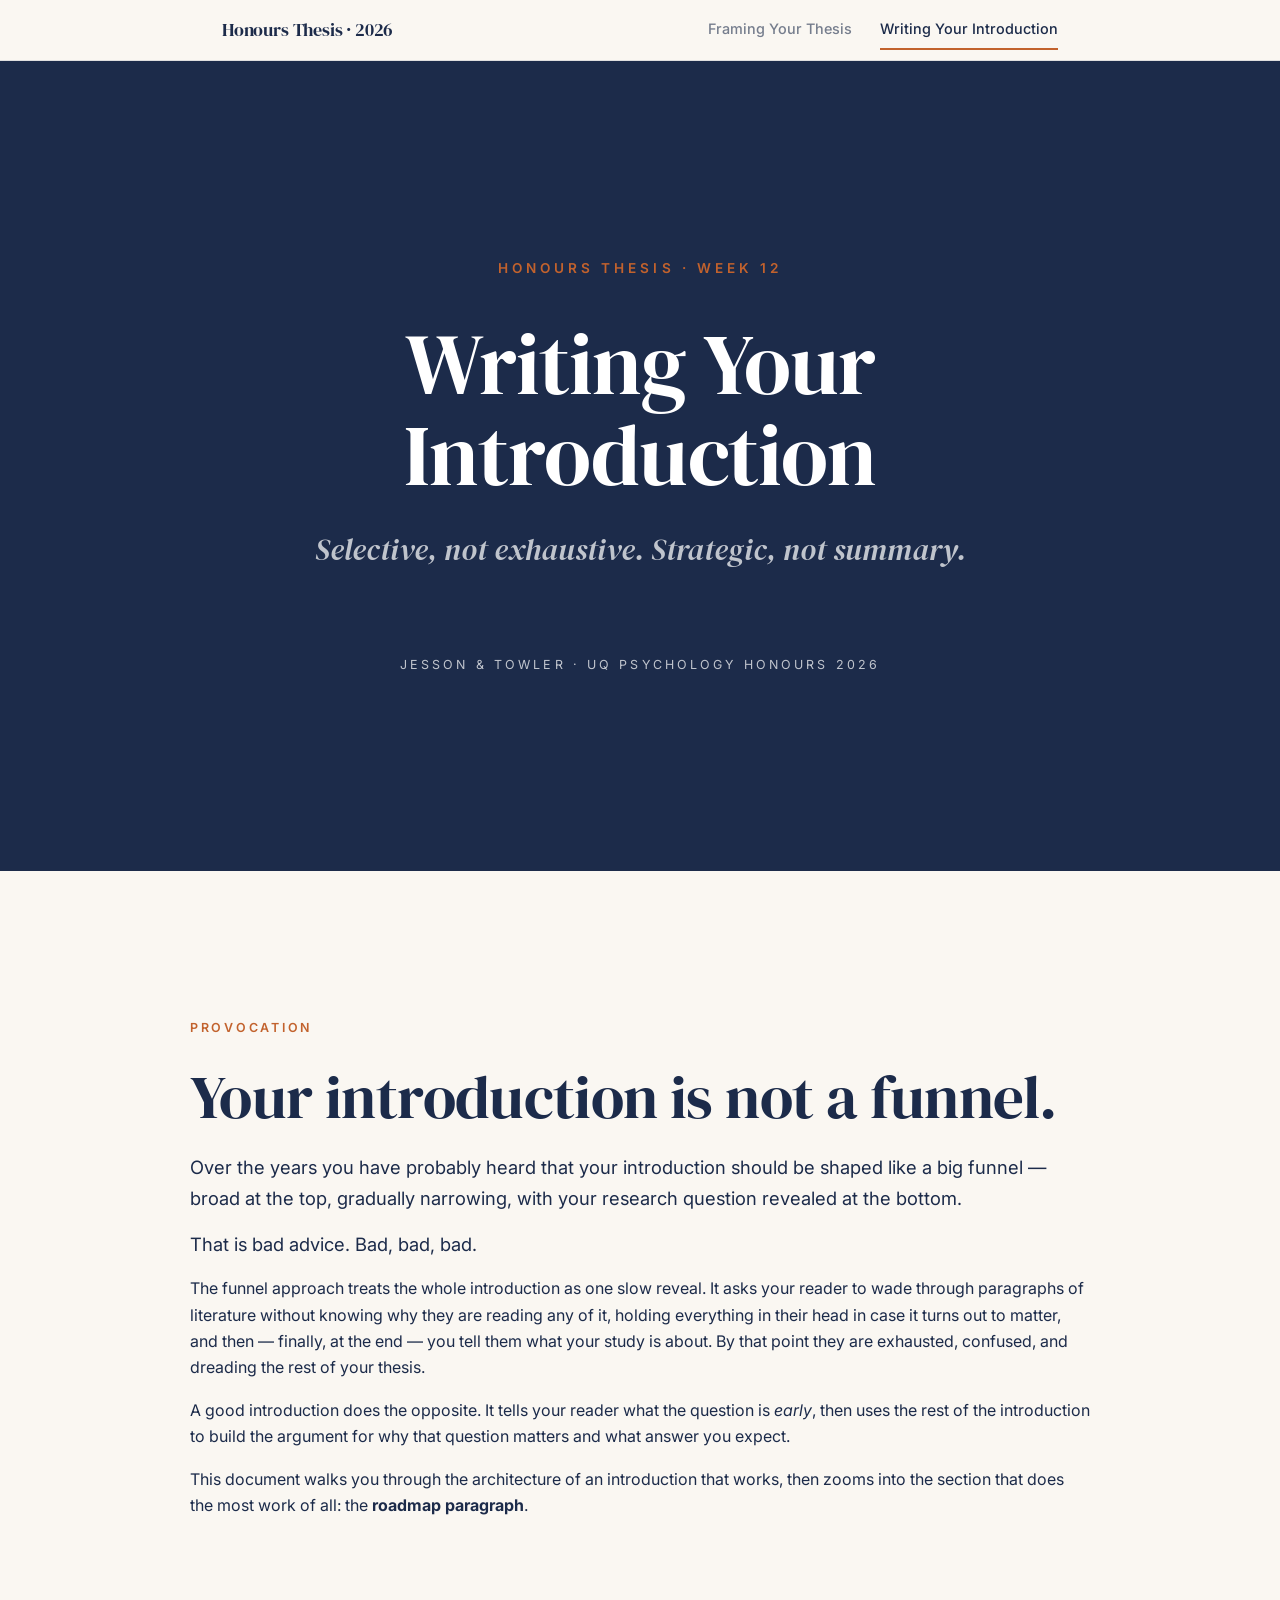
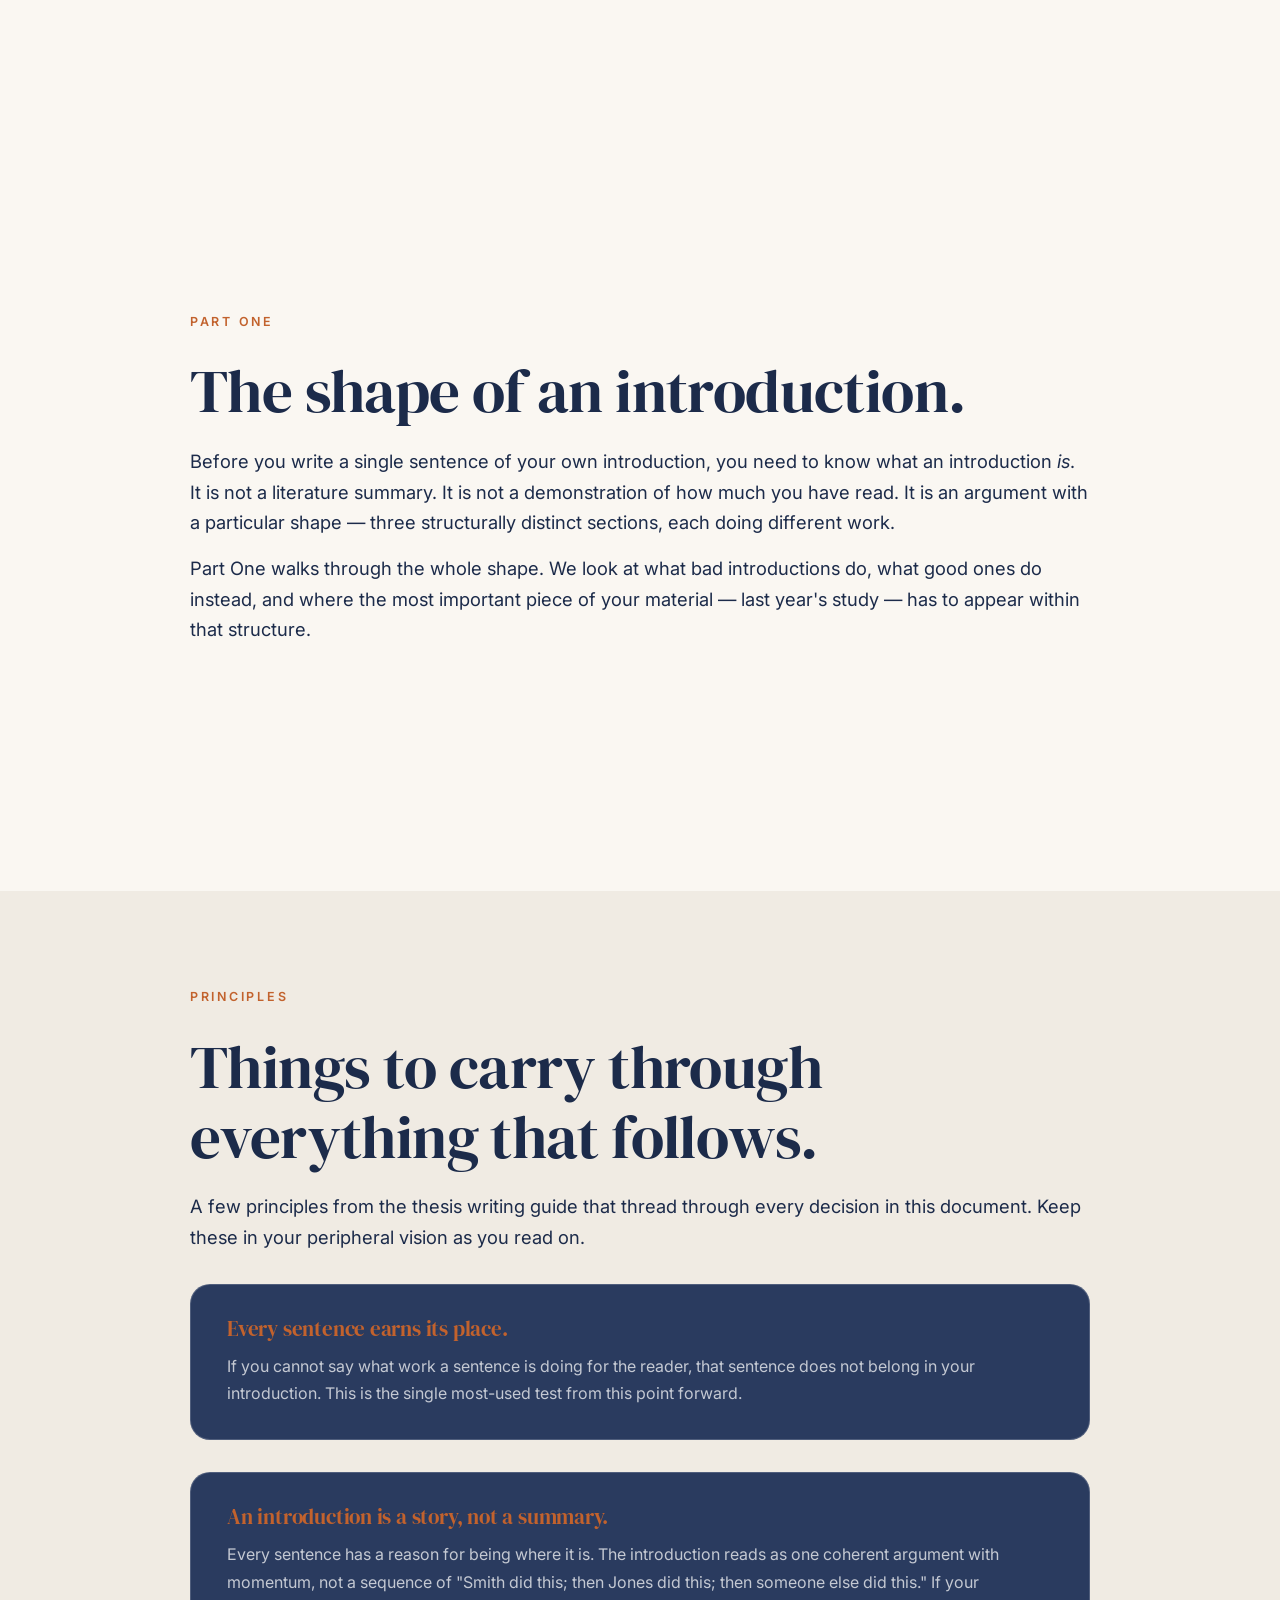
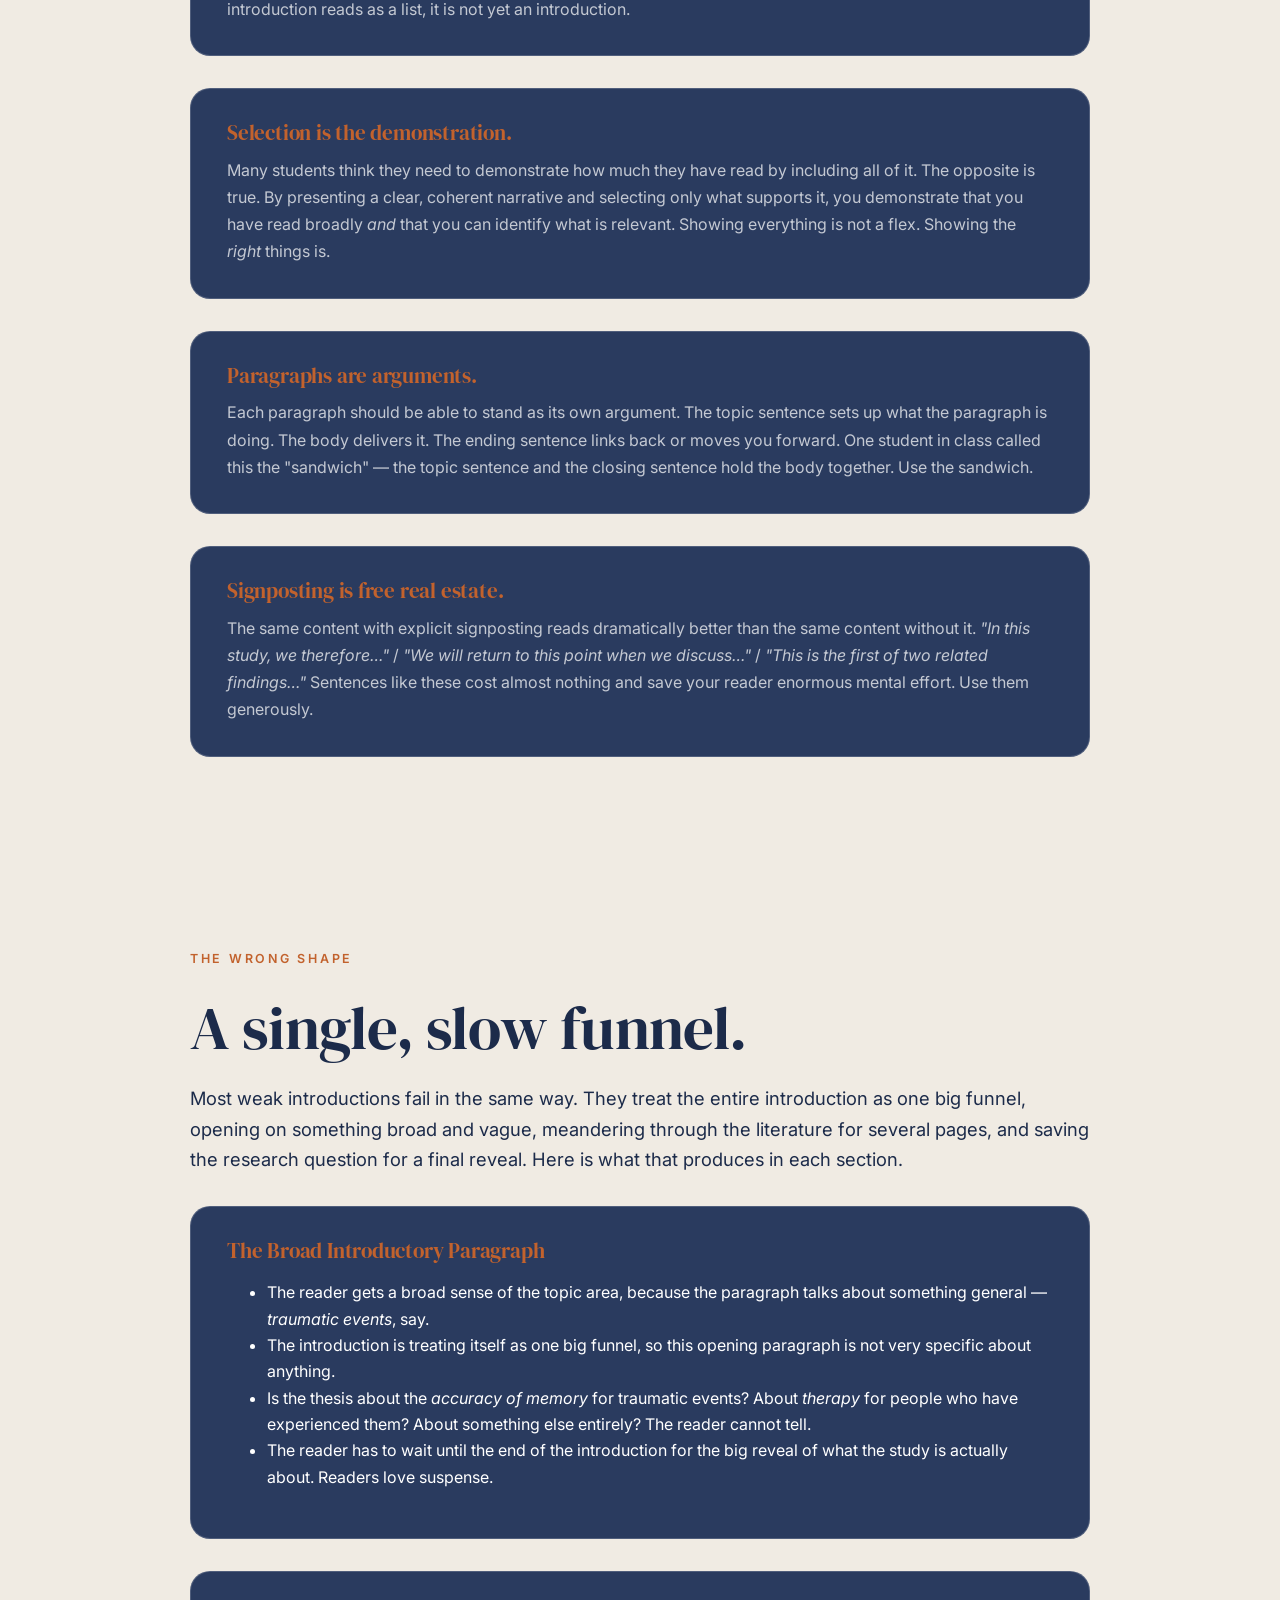
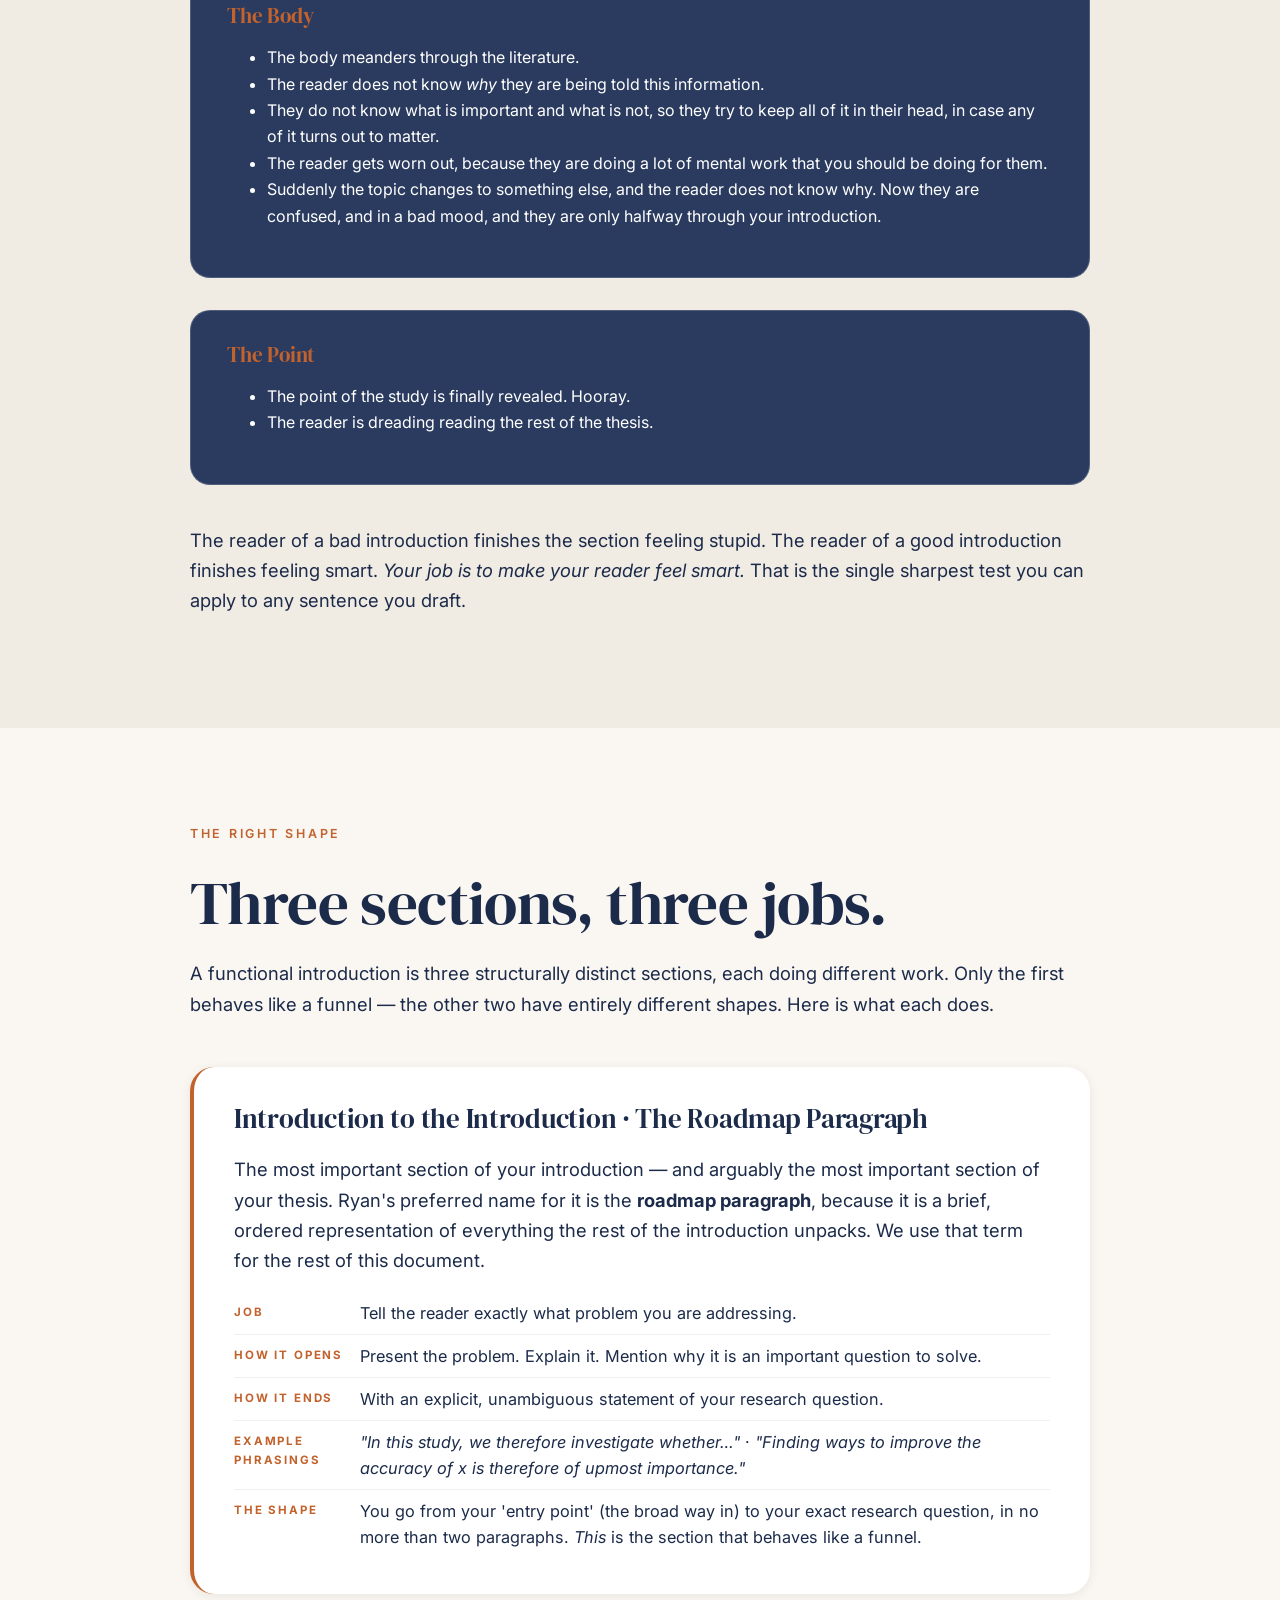
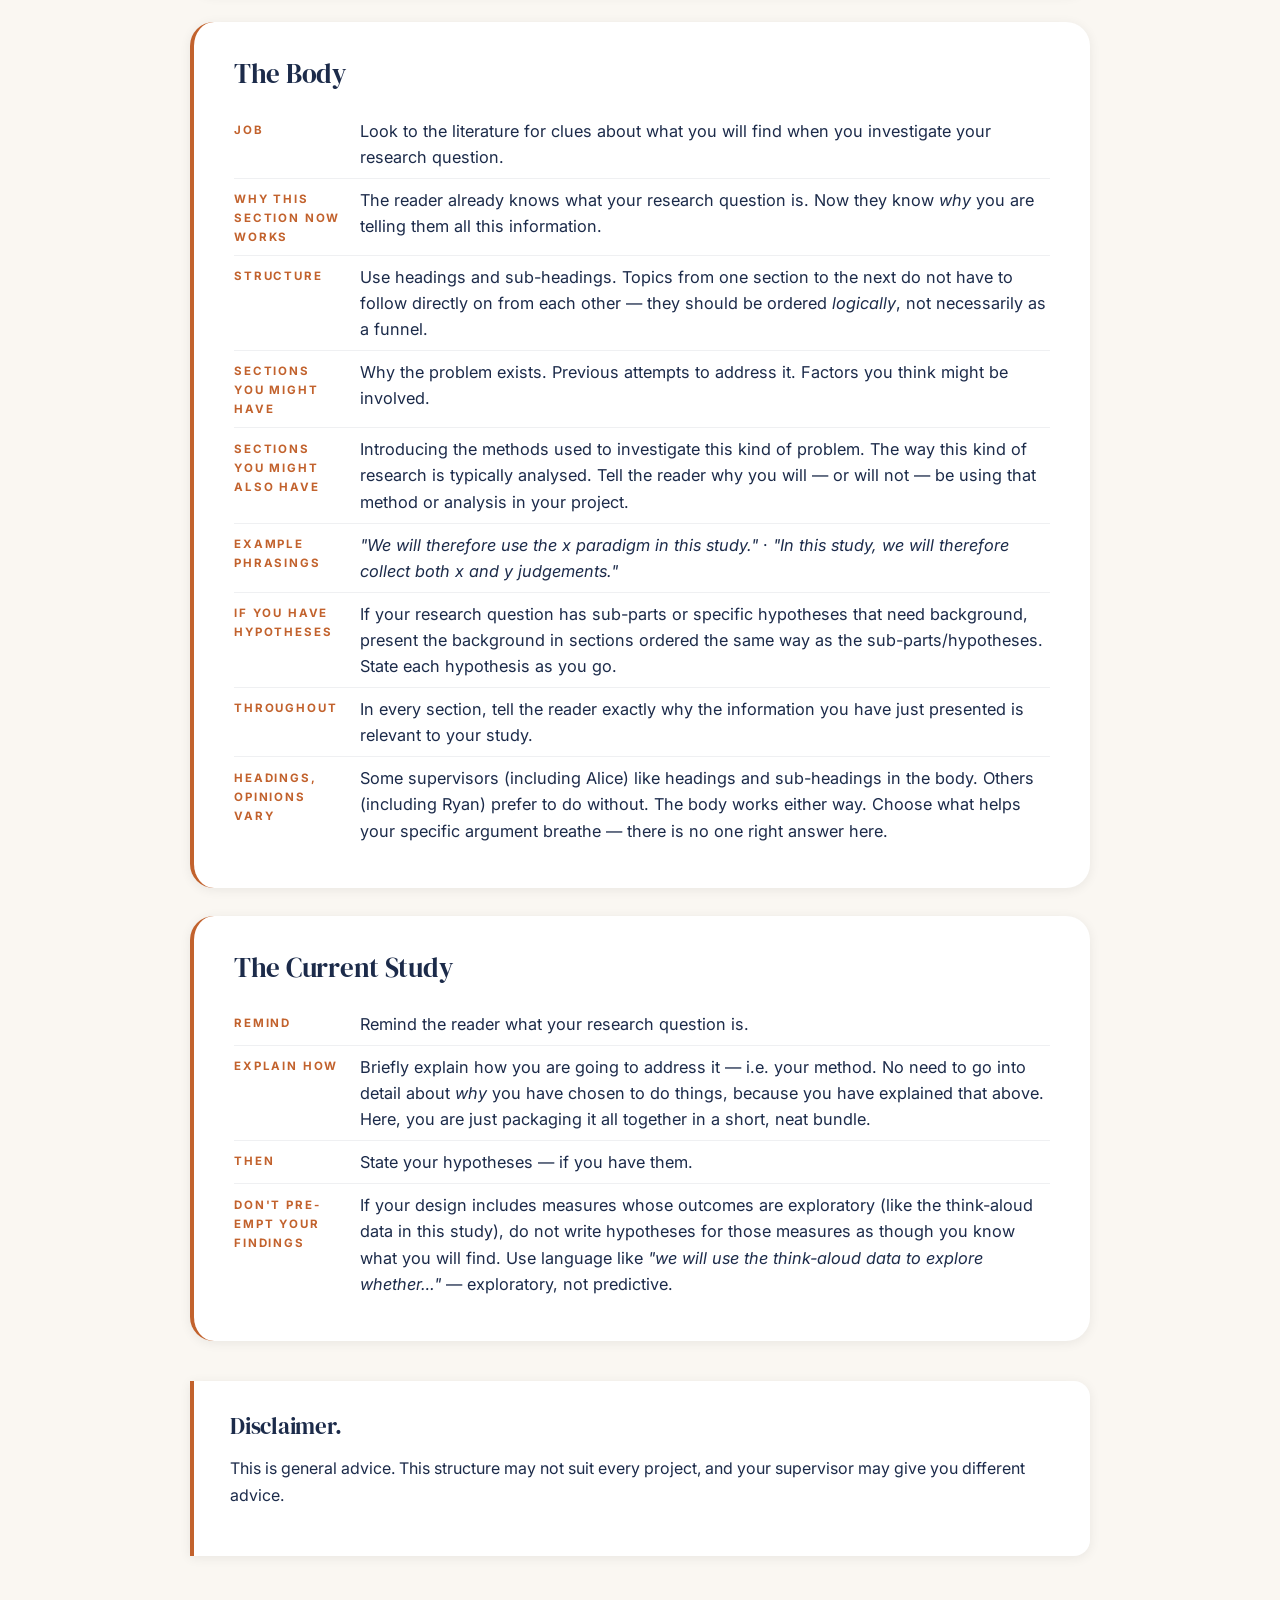
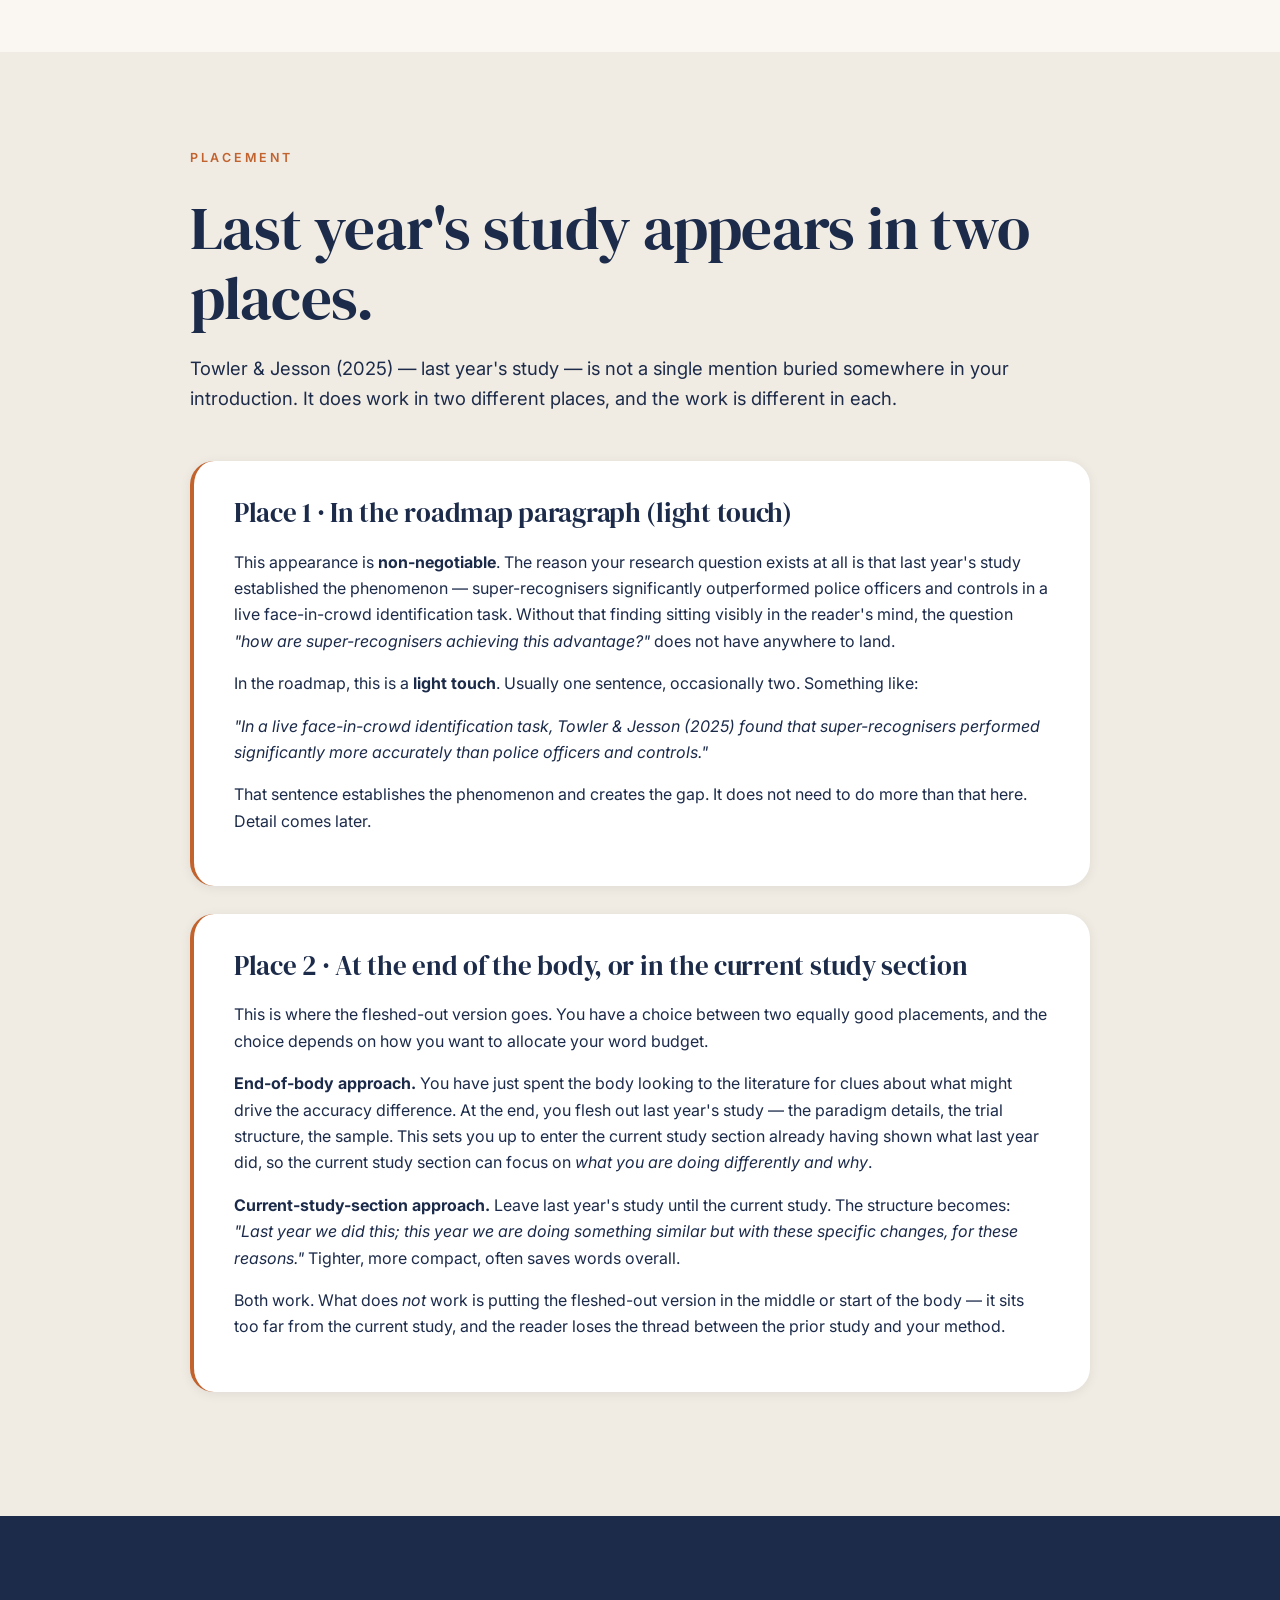
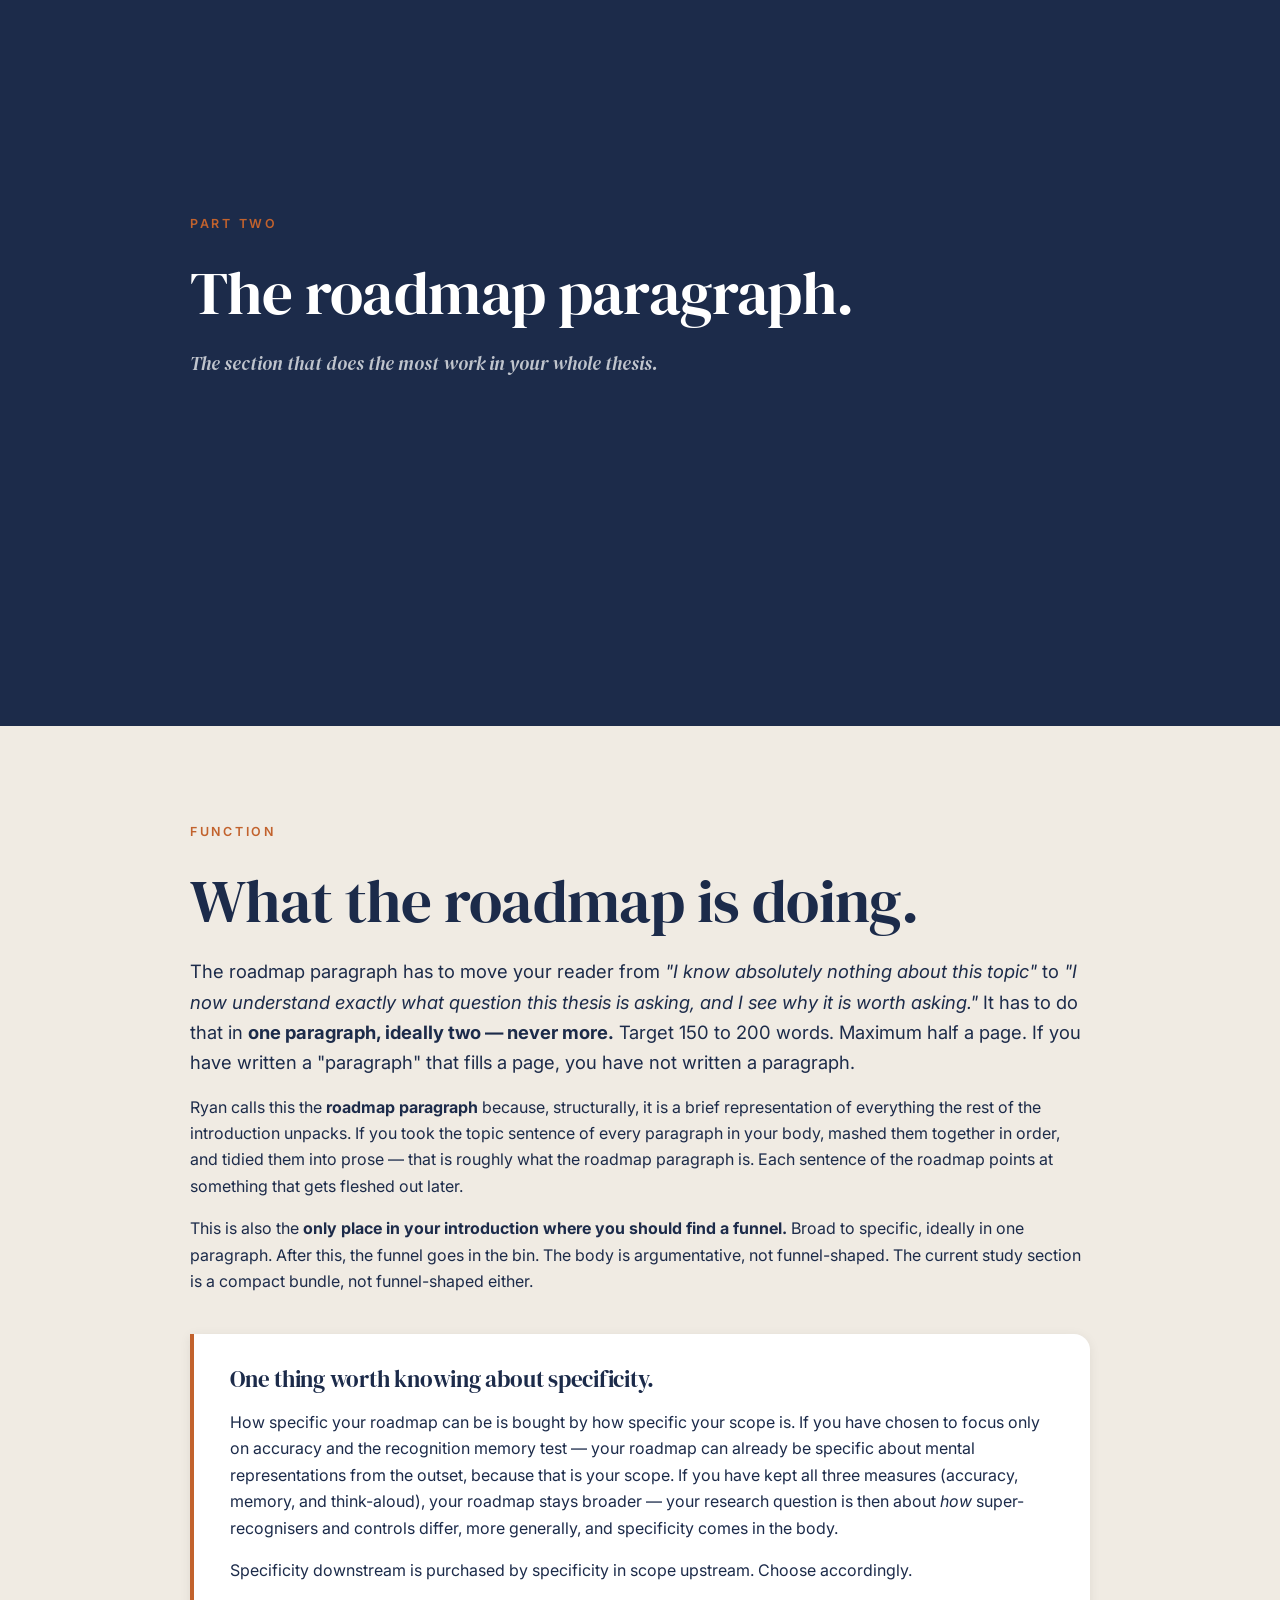
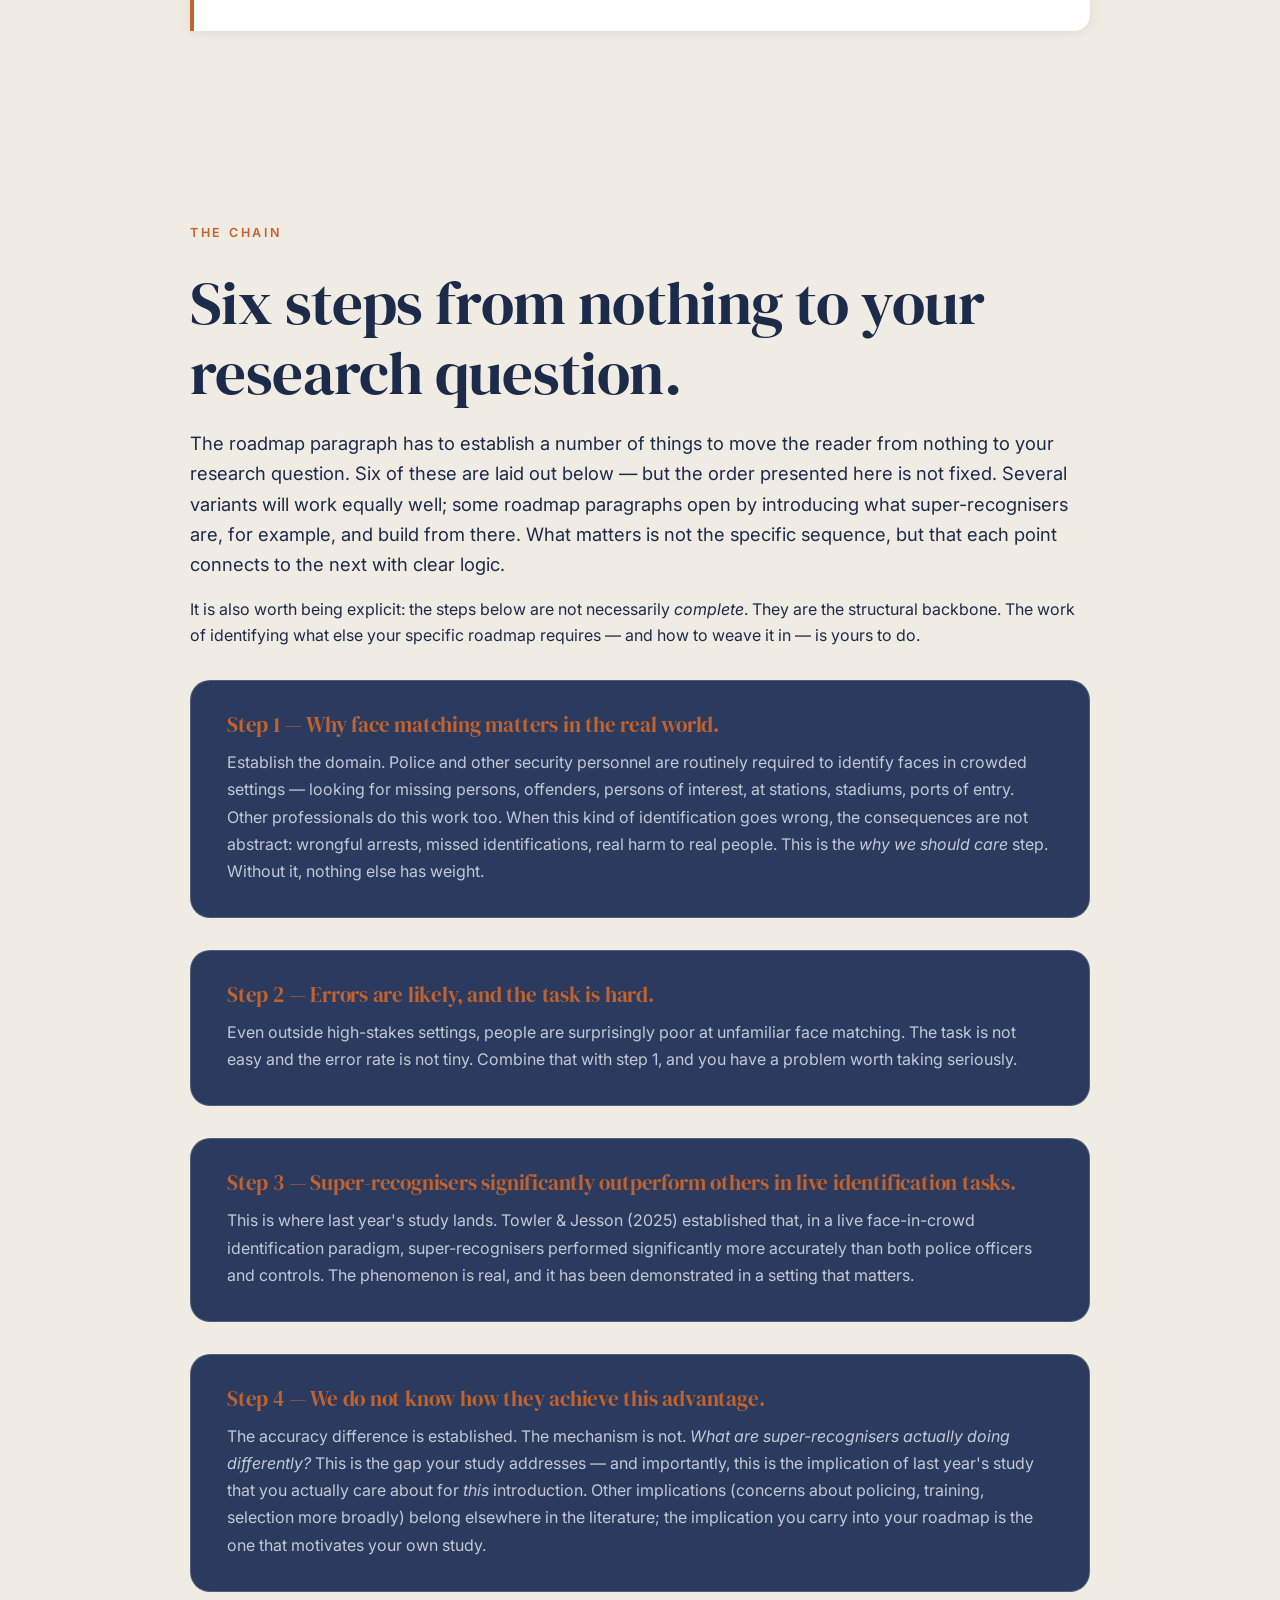
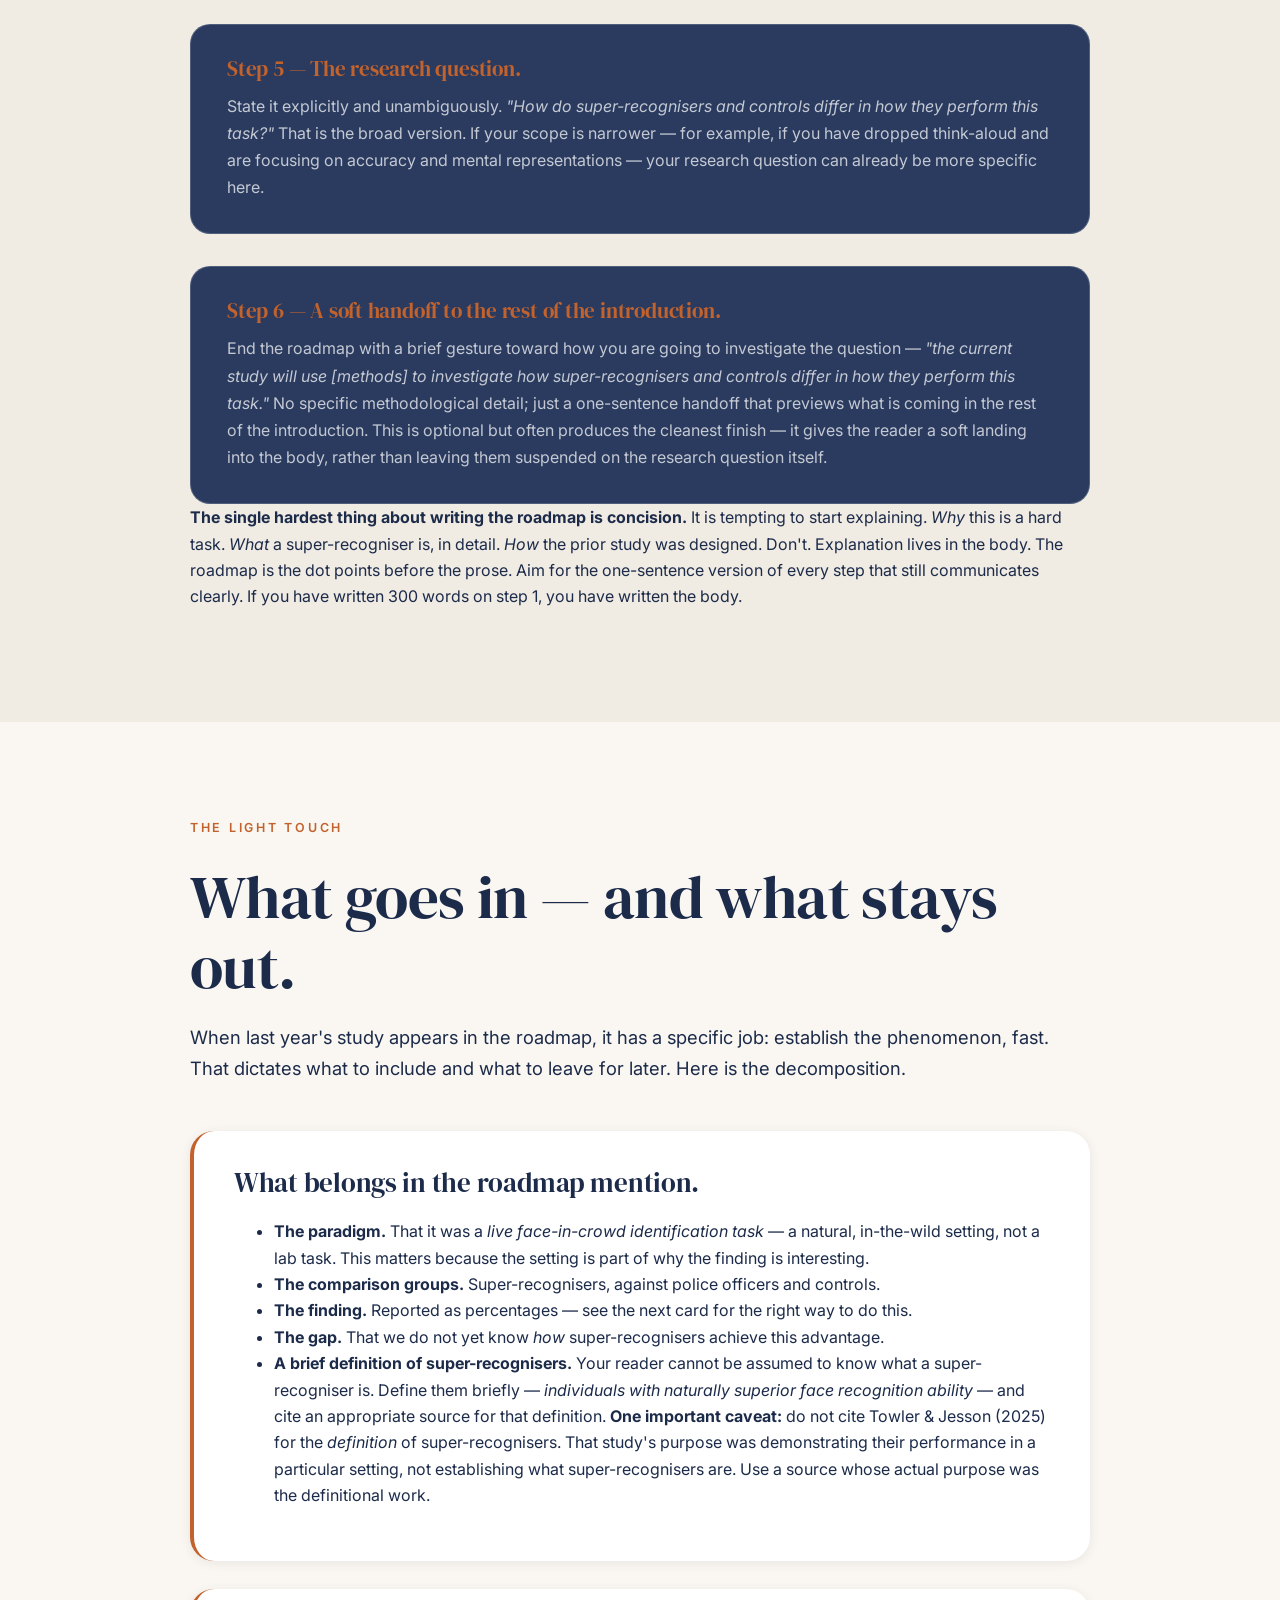
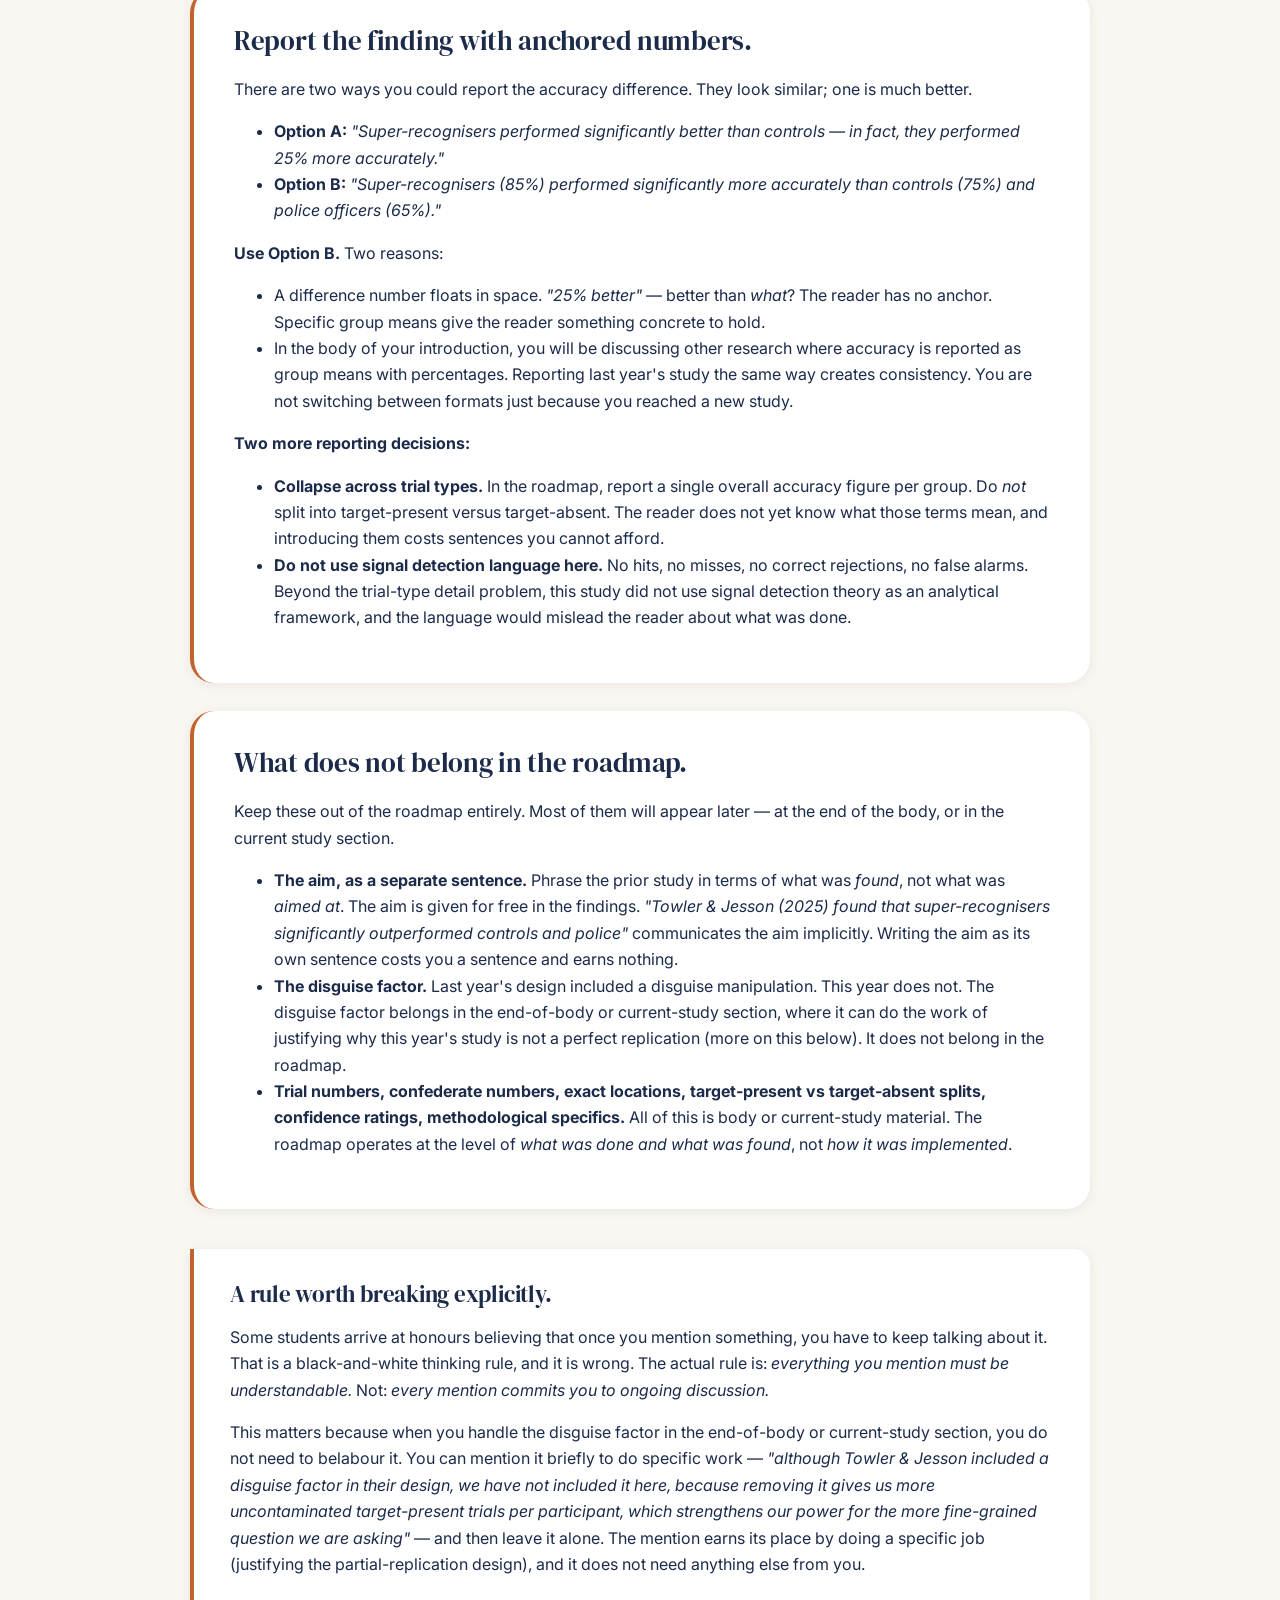
==== week12_class.html @ 03b826af "Publish Honours Thesis class-materials site Static multi-page site for GitHub Pages: - index.html la" ====
<!doctype html>
<html lang="en">
<head>
<meta charset="utf-8" />
<meta name="viewport" content="width=device-width, initial-scale=1" />
<title>Writing Your Introduction — Honours Thesis · Week 12</title>
<style>
  @import url('https://fonts.googleapis.com/css2?family=DM+Serif+Display:ital@0;1&family=Inter:wght@300;400;500;600;700&display=swap');

  :root {
    --cream:        #FAF7F2;
    --warm:         #F0EBE3;
    --navy:         #1C2B4A;
    --navy-lift:    #2A3B5F;
    --navy-border:  rgba(255,255,255,0.18);
    --terracotta:   #C2622D;
    --terracotta-soft: #FDF3EE;
    --reveal-bg:    #FFF8F5;
    --white:        #FFFFFF;
    --ink:          #1C2B4A;
    --muted-ink:    rgba(28,43,74,0.65);
    --muted-white:  rgba(255,255,255,0.72);
    --shadow:       0 2px 12px rgba(0,0,0,0.07);
    --shadow-lift:  0 6px 24px rgba(0,0,0,0.10);
  }

  * { box-sizing: border-box; }
  html { scroll-behavior: smooth; }

  body {
    margin: 0;
    font-family: 'Inter', -apple-system, BlinkMacSystemFont, sans-serif;
    font-weight: 400;
    background: var(--cream);
    color: var(--ink);
    line-height: 1.65;
    -webkit-font-smoothing: antialiased;
    -moz-osx-font-smoothing: grayscale;
  }

  /* ── Section frame ──────────────────────────────────────────── */
  section {
    min-height: 90vh;
    padding: 6rem 2rem;
    display: flex;
    flex-direction: column;
    align-items: center;
    justify-content: center;
  }
  section > .container {
    max-width: 900px;
    width: 100%;
    margin: 0 auto;
  }

  .bg-cream { background: var(--cream); color: var(--ink); }
  .bg-warm  { background: var(--warm);  color: var(--ink); }
  .bg-navy  { background: var(--navy);  color: var(--white); }

  /* ── Type ───────────────────────────────────────────────────── */
  h1, h2, h3, h4 {
    font-family: 'DM Serif Display', Georgia, serif;
    font-weight: 400;
    line-height: 1.15;
    margin: 0 0 1.25rem 0;
    letter-spacing: -0.01em;
  }

  .section-label {
    text-transform: uppercase;
    letter-spacing: 0.22em;
    font-size: 0.78rem;
    color: var(--terracotta);
    font-weight: 600;
    margin-bottom: 1.5rem;
    display: block;
  }

  .section-title {
    font-size: clamp(2.4rem, 5vw, 3.8rem);
    margin-bottom: 1.25rem;
  }
  .bg-navy .section-title { color: var(--white); }

  .subtitle {
    font-size: clamp(1.05rem, 1.6vw, 1.2rem);
    color: var(--muted-white);
    margin: 0 0 3rem 0;
    max-width: 740px;
    font-style: italic;
    font-family: 'DM Serif Display', serif;
  }
  .bg-cream .subtitle, .bg-warm .subtitle { color: var(--muted-ink); }

  p { margin: 0 0 1rem 0; }
  .lede { font-size: 1.15rem; }

  /* ── Hero ───────────────────────────────────────────────────── */
  .hero { text-align: center; }
  .hero .eyebrow {
    text-transform: uppercase;
    letter-spacing: 0.3em;
    color: var(--terracotta);
    font-size: 0.85rem;
    font-weight: 600;
    margin-bottom: 2.5rem;
  }
  .hero h1 {
    font-size: clamp(3.2rem, 7vw, 5.4rem);
    line-height: 1.05;
    margin-bottom: 1.5rem;
  }
  .hero .hero-sub {
    font-family: 'DM Serif Display', serif;
    font-style: italic;
    font-size: clamp(1.3rem, 2.4vw, 1.9rem);
    color: var(--muted-white);
    margin-bottom: 5rem;
  }
  .hero .credit {
    text-transform: uppercase;
    letter-spacing: 0.25em;
    font-size: 0.78rem;
    color: var(--muted-white);
  }

  /* ── Cards ──────────────────────────────────────────────────── */
  .card {
    background: var(--white);
    border-radius: 1.5rem;
    padding: 2.5rem;
    box-shadow: var(--shadow);
    color: var(--ink);
    display: flex;
    flex-direction: column;
    gap: 1rem;
  }

  .card-navy {
    background: var(--navy-lift);
    border: 1px solid var(--navy-border);
    border-radius: 1.25rem;
    padding: 2rem;
    color: var(--white);
    display: flex;
    flex-direction: column;
    gap: 0.85rem;
  }

  /* ── Reveal button ──────────────────────────────────────────── */
  .reveal-btn {
    display: block;
    margin: 2rem auto;
    background: transparent;
    border: 2px solid var(--terracotta);
    color: var(--terracotta);
    font-family: 'Inter', sans-serif;
    font-size: 0.82rem;
    font-weight: 700;
    text-transform: uppercase;
    letter-spacing: 0.28em;
    padding: 0.75rem 2.5rem;
    border-radius: 999px;
    cursor: pointer;
    transition: background 0.18s, color 0.18s;
  }
  .reveal-btn:hover {
    background: var(--terracotta);
    color: var(--white);
  }

  .reveal {
    background: var(--reveal-bg);
    border-radius: 1rem;
    padding: 2rem 2.25rem;
    margin-top: 1rem;
  }
  .reveal h3 {
    font-family: 'DM Serif Display', serif;
    font-size: 1.5rem;
    margin: 0 0 1rem 0;
    color: var(--navy);
  }
  .reveal p { font-size: 1.02rem; line-height: 1.65; }
  .reveal blockquote {
    background: var(--white);
    border-left: 3px solid var(--terracotta);
    padding: 1rem 1.4rem;
    margin: 1.25rem 0;
    font-family: 'Georgia', serif;
    font-style: italic;
    border-radius: 0 0.5rem 0.5rem 0;
  }
  .reveal em.tag {
    display: block;
    margin-top: 1rem;
    color: var(--terracotta);
    font-style: italic;
  }

  /* ── Socratic question blocks ──────────────────────────────── */
  .q-stack { width: 100%; }
  .q-block {
    border-top: 1px solid rgba(28,43,74,0.12);
    padding: 3rem 0 2rem;
  }
  .q-block:first-child { border-top: 0; padding-top: 0; }
  .q-tag {
    display: inline-block;
    background: var(--navy);
    color: var(--white);
    font-size: 0.72rem;
    font-weight: 700;
    text-transform: uppercase;
    letter-spacing: 0.22em;
    padding: 0.35rem 1rem;
    border-radius: 999px;
    margin-bottom: 1.5rem;
  }
  .q-prompt {
    font-family: 'DM Serif Display', serif;
    font-size: clamp(1.5rem, 2.6vw, 2rem);
    color: var(--navy);
    line-height: 1.3;
    margin: 0 0 1.5rem 0;
  }
  .facilitator-note {
    font-size: 0.88rem;
    font-style: italic;
    color: var(--muted-ink);
    background: rgba(28,43,74,0.04);
    border-left: 2px solid rgba(28,43,74,0.2);
    padding: 0.75rem 1rem;
    border-radius: 0 0.4rem 0.4rem 0;
    margin: 0 0 1.5rem 0;
    line-height: 1.55;
  }
  .facilitator-note .fn-label {
    display: block;
    font-style: normal;
    text-transform: uppercase;
    letter-spacing: 0.18em;
    font-size: 0.68rem;
    font-weight: 700;
    color: rgba(28,43,74,0.5);
    margin-bottom: 0.35rem;
  }

  /* ── Option cards (Three Options section) ──────────────────── */
  .option-card {
    background: var(--white);
    border-radius: 1.5rem;
    border-left: 4px solid var(--terracotta);
    box-shadow: var(--shadow);
    padding: 2.25rem 2.5rem;
    margin-bottom: 1.75rem;
  }
  .option-card h3 {
    font-size: 1.7rem;
    color: var(--navy);
    margin: 0 0 1.25rem 0;
  }
  .option-row {
    display: grid;
    grid-template-columns: 110px 1fr;
    gap: 1rem;
    padding: 0.5rem 0;
    border-top: 1px solid rgba(28,43,74,0.07);
  }
  .option-row:first-of-type { border-top: 0; }
  .option-row .lbl {
    text-transform: uppercase;
    letter-spacing: 0.16em;
    font-size: 0.72rem;
    font-weight: 700;
    color: var(--terracotta);
    padding-top: 0.2rem;
  }
  .option-row .val { font-size: 1.02rem; line-height: 1.6; }

  .callout {
    background: var(--white);
    border-left: 4px solid var(--terracotta);
    border-radius: 0 1rem 1rem 0;
    padding: 2rem 2.25rem;
    box-shadow: var(--shadow);
    margin-top: 2.5rem;
  }
  .callout h3 {
    font-size: 1.45rem;
    color: var(--navy);
    margin: 0 0 1rem 0;
  }
  .callout p { font-size: 1rem; line-height: 1.65; }

  .choose-block {
    margin-top: 3rem;
    text-align: left;
  }
  .choose-block h3 {
    font-size: 1.7rem;
    color: var(--navy);
    margin: 0 0 1.25rem 0;
  }
  .choose-block p { font-size: 1.05rem; line-height: 1.7; }

  /* ── Concept preamble ──────────────────────────────────────── */
  .concept-block { margin-bottom: 3rem; }
  .concept-block h3 {
    font-size: 1.7rem;
    color: var(--white);
    margin: 0 0 1rem 0;
  }
  .bg-navy .concept-block { color: var(--muted-white); }
  .bg-navy .concept-block p { color: var(--muted-white); }
  .example-inset {
    background: rgba(255,255,255,0.06);
    border-left: 3px solid var(--terracotta);
    padding: 1rem 1.25rem;
    margin: 1rem 0;
    border-radius: 0 0.5rem 0.5rem 0;
    font-family: 'Georgia', serif;
    font-style: italic;
    color: var(--white);
    line-height: 1.6;
    font-size: 1rem;
  }
  .example-inset .ex-label {
    display: block;
    font-family: 'Inter', sans-serif;
    font-style: normal;
    text-transform: uppercase;
    letter-spacing: 0.18em;
    font-size: 0.68rem;
    font-weight: 700;
    color: var(--terracotta);
    margin: 0.5rem 0 0.25rem 0;
  }
  .example-inset .ex-label:first-child { margin-top: 0; }

  .principle-card {
    background: var(--navy-lift);
    border: 1px solid var(--navy-border);
    border-radius: 1.25rem;
    padding: 2rem 2.25rem;
    margin-top: 2rem;
    color: var(--white);
  }
  .principle-card h4 {
    font-size: 1.3rem;
    color: var(--terracotta);
    margin: 0 0 0.75rem 0;
  }
  .principle-card p { color: var(--muted-white); font-size: 1rem; line-height: 1.7; margin: 0; }

  /* ── Sentence practice vignette ────────────────────────────── */
  .vignette {
    background: var(--white);
    border-radius: 1.5rem;
    border-left: 4px solid var(--terracotta);
    box-shadow: var(--shadow);
    padding: 2.25rem 2.5rem;
    width: 100%;
    color: var(--ink);
    margin-bottom: 2rem;
  }
  .vignette .cat-label {
    text-transform: uppercase;
    letter-spacing: 0.18em;
    font-size: 0.72rem;
    color: var(--terracotta);
    font-weight: 700;
    margin-bottom: 1rem;
  }
  .vignette .item-num {
    text-transform: uppercase;
    letter-spacing: 0.18em;
    font-size: 0.7rem;
    color: var(--muted-ink);
    font-weight: 600;
    margin-right: 0.75rem;
  }
  .original-sentence {
    background: var(--cream);
    border-left: 3px solid rgba(28,43,74,0.18);
    padding: 1.1rem 1.4rem;
    margin: 0.5rem 0 1.25rem 0;
    font-family: 'Georgia', 'DM Serif Display', serif;
    font-style: italic;
    color: var(--ink);
    border-radius: 0 0.5rem 0.5rem 0;
    font-size: 1.1rem;
    line-height: 1.55;
  }
  .vignette .prompt-q {
    font-family: 'DM Serif Display', serif;
    font-size: 1.2rem;
    color: var(--navy);
    margin: 1.25rem 0 0 0;
    line-height: 1.4;
  }
  .corrected-sentence {
    background: var(--white);
    border-left: 3px solid var(--terracotta);
    padding: 1rem 1.4rem;
    margin: 0 0 1rem 0;
    font-family: 'Georgia', serif;
    font-style: italic;
    color: var(--navy);
    border-radius: 0 0.5rem 0.5rem 0;
    font-size: 1.05rem;
    line-height: 1.55;
  }
  .corrected-sentence.better {
    border-left-color: var(--navy);
    background: var(--terracotta-soft);
  }
  .correction-label {
    display: block;
    text-transform: uppercase;
    letter-spacing: 0.16em;
    font-size: 0.68rem;
    font-weight: 700;
    color: var(--terracotta);
    margin-bottom: 0.4rem;
    font-style: normal;
    font-family: 'Inter', sans-serif;
  }
  .correction-label.better-label { color: var(--navy); }
  .reveal .explainer { margin-top: 0.5rem; font-size: 1rem; line-height: 1.65; color: var(--ink); }

  /* ── Your Own Work numbered list ───────────────────────────── */
  .activity-card {
    background: var(--white);
    border-radius: 1.5rem;
    padding: 2.5rem 3rem;
    color: var(--ink);
    box-shadow: var(--shadow-lift);
    margin-top: 2rem;
  }
  .activity-card ol {
    list-style: none;
    counter-reset: lc;
    padding: 0;
    margin: 0 0 1.5rem 0;
  }
  .activity-card ol li {
    counter-increment: lc;
    padding: 0.85rem 0;
    padding-left: 2.75rem;
    position: relative;
    line-height: 1.6;
    font-size: 1.05rem;
    border-top: 1px solid rgba(28,43,74,0.06);
  }
  .activity-card ol li:first-child { border-top: 0; }
  .activity-card ol li::before {
    content: counter(lc);
    position: absolute;
    left: 0;
    top: 0.85rem;
    color: var(--terracotta);
    font-family: 'DM Serif Display', serif;
    font-size: 1.5rem;
    font-weight: 400;
    line-height: 1;
    width: 2rem;
  }
  .activity-card .closer-line {
    margin-top: 1.75rem;
    padding-top: 1.5rem;
    border-top: 1px solid rgba(28,43,74,0.1);
    font-style: italic;
    color: var(--muted-ink);
    font-size: 1.02rem;
    line-height: 1.6;
  }
  .open-now {
    font-family: 'DM Serif Display', serif;
    font-style: italic;
    font-size: clamp(1.3rem, 2.2vw, 1.7rem);
    color: var(--navy);
    text-align: center;
    margin-bottom: 1.5rem;
    line-height: 1.4;
  }

  /* ── Closing ────────────────────────────────────────────────── */
  .close-stack { text-align: center; }
  .close-stack .quote {
    font-family: 'DM Serif Display', serif;
    font-style: italic;
    font-size: clamp(2rem, 4.5vw, 3.4rem);
    color: var(--white);
    line-height: 1.25;
    max-width: 880px;
    margin: 0 auto 4rem;
  }
  .close-stack .credit {
    text-transform: uppercase;
    letter-spacing: 0.25em;
    font-size: 0.78rem;
    color: var(--muted-white);
  }

  /* ── Inline emphasis inside reveals ───────────────────────── */
  strong { font-weight: 700; }
  em { font-style: italic; }

  .reveal ul {
    margin: 0.5rem 0 1rem 0;
    padding-left: 1.25rem;
  }
  .reveal ul li {
    margin-bottom: 0.5rem;
    line-height: 1.6;
    font-size: 1rem;
  }

  /* ── Alice quote callout (in concept preamble) ─────────────── */
  .alice-quote {
    font-family: 'DM Serif Display', serif;
    font-style: italic;
    font-size: clamp(1.45rem, 2.6vw, 2rem);
    color: var(--terracotta);
    border-left: 4px solid var(--terracotta);
    padding: 1.6rem 2rem;
    margin: 2.5rem 0 2rem;
    line-height: 1.4;
    background: rgba(194,98,45,0.08);
    border-radius: 0 1rem 1rem 0;
  }
  .alice-quote .attr {
    display: block;
    font-family: 'Inter', sans-serif;
    font-style: normal;
    text-transform: uppercase;
    letter-spacing: 0.2em;
    font-size: 0.72rem;
    color: var(--muted-white);
    margin-top: 1rem;
  }

  /* ── Resource link (video) ────────────────────────────────── */
  .resource-link {
    margin-top: 1.5rem;
    padding: 1rem 1.25rem;
    background: rgba(255,255,255,0.06);
    border-left: 3px solid var(--terracotta);
    border-radius: 0 0.5rem 0.5rem 0;
    font-size: 1rem;
    color: var(--muted-white);
  }
  .resource-link .res-label {
    text-transform: uppercase;
    letter-spacing: 0.18em;
    font-size: 0.7rem;
    font-weight: 700;
    color: var(--terracotta);
    margin-right: 0.6rem;
  }
  .resource-link a {
    color: var(--white);
    text-decoration: underline;
    text-decoration-color: rgba(194,98,45,0.55);
    text-underline-offset: 3px;
    font-weight: 600;
  }
  .resource-link a:hover {
    text-decoration-color: var(--terracotta);
    color: var(--terracotta);
  }
  .resource-link .meta {
    color: var(--muted-white);
    font-style: italic;
    margin-left: 0.4rem;
  }

  /* ── Inline rule callout (the "never use utilise" warning) ── */
  .rule-callout {
    background: rgba(194,98,45,0.12);
    border-left: 4px solid var(--terracotta);
    border-radius: 0 0.75rem 0.75rem 0;
    padding: 1.1rem 1.4rem;
    margin: 1.5rem 0;
    color: var(--white);
    font-size: 1rem;
    line-height: 1.6;
  }
  .rule-callout strong { color: var(--terracotta); }

  /* ── Phantom attribution examples list ─────────────────────── */
  .phantom-list {
    list-style: none;
    padding: 0;
    margin: 0.75rem 0 1.25rem 0;
  }
  .phantom-list li {
    padding: 0.45rem 0 0.45rem 1.5rem;
    position: relative;
    font-family: 'Georgia', serif;
    font-style: italic;
    color: var(--white);
    font-size: 1.02rem;
    line-height: 1.5;
  }
  .phantom-list li::before {
    content: "–";
    position: absolute;
    left: 0;
    color: var(--terracotta);
    font-weight: 700;
    font-style: normal;
  }

  /* ── Friend Test standalone block ──────────────────────────── */
  .friend-test {
    background: var(--navy-lift);
    border: 1px solid var(--navy-border);
    border-radius: 1.5rem;
    padding: 2.25rem 2.5rem;
    margin-top: 3rem;
    color: var(--white);
  }
  .friend-test .ft-label {
    display: block;
    text-transform: uppercase;
    letter-spacing: 0.24em;
    font-size: 0.75rem;
    font-weight: 700;
    color: var(--terracotta);
    margin-bottom: 0.75rem;
  }
  .friend-test h3 {
    font-family: 'DM Serif Display', serif;
    font-size: 1.8rem;
    color: var(--white);
    margin: 0 0 1.25rem 0;
  }
  .friend-test p {
    color: var(--muted-white);
    font-size: 1rem;
    line-height: 1.7;
  }
  .friend-test p:last-child { margin-bottom: 0; }
  .friend-test em { font-style: italic; }

  /* ── "Important" highlight row in option card ─────────────── */
  .option-row.important {
    background: var(--terracotta-soft);
    border-radius: 0.6rem;
    padding: 0.85rem 1rem;
    margin-top: 0.5rem;
  }
  .option-row.important .lbl { color: var(--terracotta); }

  /* ── Responsive ─────────────────────────────────────────────── */
  @media (max-width: 768px) {
    section { padding: 4rem 1.25rem; }
    .vignette, .card, .option-card, .activity-card, .callout, .friend-test { padding: 1.75rem; }
    .hero h1 { font-size: 2.8rem; }
    .hero .hero-sub { margin-bottom: 3rem; }
    .option-row { grid-template-columns: 1fr; gap: 0.25rem; }
  }
</style>
<link rel="stylesheet" href="nav.css">
</head>
<body>

<div id="site-nav"></div>
<script src="nav.js"></script>

<!-- ══════════ HERO ══════════ -->
<section class="bg-navy">
  <div class="container hero">
    <div class="eyebrow">Honours Thesis · Week 12</div>
    <h1>Writing Your Introduction</h1>
    <div class="hero-sub">Selective, not exhaustive. Strategic, not summary.</div>
    <div class="credit">Jesson &amp; Towler · UQ Psychology Honours 2026</div>
  </div>
</section>

<!-- ══════════ PROVOCATION ══════════ -->
<section class="bg-cream">
  <div class="container">
    <span class="section-label">Provocation</span>
    <h2 class="section-title">Your introduction is not a funnel.</h2>
    <p class="lede">Over the years you have probably heard that your introduction should be shaped like a big funnel — broad at the top, gradually narrowing, with your research question revealed at the bottom.</p>
    <p class="lede">That is bad advice. Bad, bad, bad.</p>
    <p>The funnel approach treats the whole introduction as one slow reveal. It asks your reader to wade through paragraphs of literature without knowing why they are reading any of it, holding everything in their head in case it turns out to matter, and then — finally, at the end — you tell them what your study is about. By that point they are exhausted, confused, and dreading the rest of your thesis.</p>
    <p>A good introduction does the opposite. It tells your reader what the question is <em>early</em>, then uses the rest of the introduction to build the argument for why that question matters and what answer you expect.</p>
    <p>This document walks you through the architecture of an introduction that works, then zooms into the section that does the most work of all: the <strong>roadmap paragraph</strong>.</p>
  </div>
</section>

<!-- ══════════ PART ONE INTRO ══════════ -->
<section class="bg-cream">
  <div class="container">
    <span class="section-label">Part One</span>
    <h2 class="section-title">The shape of an introduction.</h2>
    <p class="lede">Before you write a single sentence of your own introduction, you need to know what an introduction <em>is</em>. It is not a literature summary. It is not a demonstration of how much you have read. It is an argument with a particular shape — three structurally distinct sections, each doing different work.</p>
    <p class="lede">Part One walks through the whole shape. We look at what bad introductions do, what good ones do instead, and where the most important piece of your material — last year's study — has to appear within that structure.</p>
  </div>
</section>

<!-- ══════════ PRINCIPLES ══════════ -->
<section class="bg-warm">
  <div class="container">
    <span class="section-label">Principles</span>
    <h2 class="section-title">Things to carry through everything that follows.</h2>
    <p class="lede">A few principles from the thesis writing guide that thread through every decision in this document. Keep these in your peripheral vision as you read on.</p>

    <div class="principle-card">
      <h4>Every sentence earns its place.</h4>
      <p>If you cannot say what work a sentence is doing for the reader, that sentence does not belong in your introduction. This is the single most-used test from this point forward.</p>
    </div>

    <div class="principle-card">
      <h4>An introduction is a story, not a summary.</h4>
      <p>Every sentence has a reason for being where it is. The introduction reads as one coherent argument with momentum, not a sequence of "Smith did this; then Jones did this; then someone else did this." If your introduction reads as a list, it is not yet an introduction.</p>
    </div>

    <div class="principle-card">
      <h4>Selection is the demonstration.</h4>
      <p>Many students think they need to demonstrate how much they have read by including all of it. The opposite is true. By presenting a clear, coherent narrative and selecting only what supports it, you demonstrate that you have read broadly <em>and</em> that you can identify what is relevant. Showing everything is not a flex. Showing the <em>right</em> things is.</p>
    </div>

    <div class="principle-card">
      <h4>Paragraphs are arguments.</h4>
      <p>Each paragraph should be able to stand as its own argument. The topic sentence sets up what the paragraph is doing. The body delivers it. The ending sentence links back or moves you forward. One student in class called this the "sandwich" — the topic sentence and the closing sentence hold the body together. Use the sandwich.</p>
    </div>

    <div class="principle-card">
      <h4>Signposting is free real estate.</h4>
      <p>The same content with explicit signposting reads dramatically better than the same content without it. <em>"In this study, we therefore…"</em> / <em>"We will return to this point when we discuss…"</em> / <em>"This is the first of two related findings…"</em> Sentences like these cost almost nothing and save your reader enormous mental effort. Use them generously.</p>
    </div>
  </div>
</section>

<!-- ══════════ THE BAD INTRO ══════════ -->
<section class="bg-warm">
  <div class="container">
    <span class="section-label">The Wrong Shape</span>
    <h2 class="section-title">A single, slow funnel.</h2>
    <p class="lede">Most weak introductions fail in the same way. They treat the entire introduction as one big funnel, opening on something broad and vague, meandering through the literature for several pages, and saving the research question for a final reveal. Here is what that produces in each section.</p>

    <div class="principle-card">
      <h4>The Broad Introductory Paragraph</h4>
      <ul>
        <li>The reader gets a broad sense of the topic area, because the paragraph talks about something general — <em>traumatic events</em>, say.</li>
        <li>The introduction is treating itself as one big funnel, so this opening paragraph is not very specific about anything.</li>
        <li>Is the thesis about the <em>accuracy of memory</em> for traumatic events? About <em>therapy</em> for people who have experienced them? About something else entirely? The reader cannot tell.</li>
        <li>The reader has to wait until the end of the introduction for the big reveal of what the study is actually about. Readers love suspense.</li>
      </ul>
    </div>

    <div class="principle-card">
      <h4>The Body</h4>
      <ul>
        <li>The body meanders through the literature.</li>
        <li>The reader does not know <em>why</em> they are being told this information.</li>
        <li>They do not know what is important and what is not, so they try to keep all of it in their head, in case any of it turns out to matter.</li>
        <li>The reader gets worn out, because they are doing a lot of mental work that you should be doing for them.</li>
        <li>Suddenly the topic changes to something else, and the reader does not know why. Now they are confused, and in a bad mood, and they are only halfway through your introduction.</li>
      </ul>
    </div>

    <div class="principle-card">
      <h4>The Point</h4>
      <ul>
        <li>The point of the study is finally revealed. Hooray.</li>
        <li>The reader is dreading reading the rest of the thesis.</li>
      </ul>
    </div>

    <p class="lede" style="margin-top:2.5rem;">The reader of a bad introduction finishes the section feeling stupid. The reader of a good introduction finishes feeling smart. <em>Your job is to make your reader feel smart.</em> That is the single sharpest test you can apply to any sentence you draft.</p>
  </div>
</section>

<!-- ══════════ THE GOOD INTRO ══════════ -->
<section class="bg-cream">
  <div class="container">
    <span class="section-label">The Right Shape</span>
    <h2 class="section-title">Three sections, three jobs.</h2>
    <p class="lede">A functional introduction is three structurally distinct sections, each doing different work. Only the first behaves like a funnel — the other two have entirely different shapes. Here is what each does.</p>

    <div style="margin-top:3rem;">

      <div class="option-card">
        <h3>Introduction to the Introduction · The Roadmap Paragraph</h3>
        <p class="lede">The most important section of your introduction — and arguably the most important section of your thesis. Ryan's preferred name for it is the <strong>roadmap paragraph</strong>, because it is a brief, ordered representation of everything the rest of the introduction unpacks. We use that term for the rest of this document.</p>
        <div class="option-row">
          <div class="lbl">Job</div>
          <div class="val">Tell the reader exactly what problem you are addressing.</div>
        </div>
        <div class="option-row">
          <div class="lbl">How it opens</div>
          <div class="val">Present the problem. Explain it. Mention why it is an important question to solve.</div>
        </div>
        <div class="option-row">
          <div class="lbl">How it ends</div>
          <div class="val">With an explicit, unambiguous statement of your research question.</div>
        </div>
        <div class="option-row">
          <div class="lbl">Example phrasings</div>
          <div class="val"><em>"In this study, we therefore investigate whether…"</em>&nbsp;·&nbsp;<em>"Finding ways to improve the accuracy of x is therefore of upmost importance."</em></div>
        </div>
        <div class="option-row">
          <div class="lbl">The shape</div>
          <div class="val">You go from your 'entry point' (the broad way in) to your exact research question, in no more than two paragraphs. <em>This</em> is the section that behaves like a funnel.</div>
        </div>
      </div>

      <div class="option-card">
        <h3>The Body</h3>
        <div class="option-row">
          <div class="lbl">Job</div>
          <div class="val">Look to the literature for clues about what you will find when you investigate your research question.</div>
        </div>
        <div class="option-row">
          <div class="lbl">Why this section now works</div>
          <div class="val">The reader already knows what your research question is. Now they know <em>why</em> you are telling them all this information.</div>
        </div>
        <div class="option-row">
          <div class="lbl">Structure</div>
          <div class="val">Use headings and sub-headings. Topics from one section to the next do not have to follow directly on from each other — they should be ordered <em>logically</em>, not necessarily as a funnel.</div>
        </div>
        <div class="option-row">
          <div class="lbl">Sections you might have</div>
          <div class="val">Why the problem exists. Previous attempts to address it. Factors you think might be involved.</div>
        </div>
        <div class="option-row">
          <div class="lbl">Sections you might also have</div>
          <div class="val">Introducing the methods used to investigate this kind of problem. The way this kind of research is typically analysed. Tell the reader why you will — or will not — be using that method or analysis in your project.</div>
        </div>
        <div class="option-row">
          <div class="lbl">Example phrasings</div>
          <div class="val"><em>"We will therefore use the x paradigm in this study."</em>&nbsp;·&nbsp;<em>"In this study, we will therefore collect both x and y judgements."</em></div>
        </div>
        <div class="option-row">
          <div class="lbl">If you have hypotheses</div>
          <div class="val">If your research question has sub-parts or specific hypotheses that need background, present the background in sections ordered the same way as the sub-parts/hypotheses. State each hypothesis as you go.</div>
        </div>
        <div class="option-row">
          <div class="lbl">Throughout</div>
          <div class="val">In every section, tell the reader exactly why the information you have just presented is relevant to your study.</div>
        </div>
        <div class="option-row">
          <div class="lbl">Headings, opinions vary</div>
          <div class="val">Some supervisors (including Alice) like headings and sub-headings in the body. Others (including Ryan) prefer to do without. The body works either way. Choose what helps your specific argument breathe — there is no one right answer here.</div>
        </div>
      </div>

      <div class="option-card">
        <h3>The Current Study</h3>
        <div class="option-row">
          <div class="lbl">Remind</div>
          <div class="val">Remind the reader what your research question is.</div>
        </div>
        <div class="option-row">
          <div class="lbl">Explain how</div>
          <div class="val">Briefly explain how you are going to address it — i.e. your method. No need to go into detail about <em>why</em> you have chosen to do things, because you have explained that above. Here, you are just packaging it all together in a short, neat bundle.</div>
        </div>
        <div class="option-row">
          <div class="lbl">Then</div>
          <div class="val">State your hypotheses — if you have them.</div>
        </div>
        <div class="option-row">
          <div class="lbl">Don't pre-empt your findings</div>
          <div class="val">If your design includes measures whose outcomes are exploratory (like the think-aloud data in this study), do not write hypotheses for those measures as though you know what you will find. Use language like <em>"we will use the think-aloud data to explore whether…"</em> — exploratory, not predictive.</div>
        </div>
      </div>

    </div>

    <div class="callout">
      <h3>Disclaimer.</h3>
      <p>This is general advice. This structure may not suit every project, and your supervisor may give you different advice.</p>
    </div>
  </div>
</section>

<!-- ══════════ WHERE LAST YEAR'S STUDY APPEARS ══════════ -->
<section class="bg-warm">
  <div class="container">
    <span class="section-label">Placement</span>
    <h2 class="section-title">Last year's study appears in two places.</h2>
    <p class="lede">Towler &amp; Jesson (2025) — last year's study — is not a single mention buried somewhere in your introduction. It does work in two different places, and the work is different in each.</p>

    <div style="margin-top:3rem;">

      <div class="option-card">
        <h3>Place 1 · In the roadmap paragraph (light touch)</h3>
        <p>This appearance is <strong>non-negotiable</strong>. The reason your research question exists at all is that last year's study established the phenomenon — super-recognisers significantly outperformed police officers and controls in a live face-in-crowd identification task. Without that finding sitting visibly in the reader's mind, the question <em>"how are super-recognisers achieving this advantage?"</em> does not have anywhere to land.</p>
        <p>In the roadmap, this is a <strong>light touch</strong>. Usually one sentence, occasionally two. Something like:</p>
        <p><em>"In a live face-in-crowd identification task, Towler &amp; Jesson (2025) found that super-recognisers performed significantly more accurately than police officers and controls."</em></p>
        <p>That sentence establishes the phenomenon and creates the gap. It does not need to do more than that here. Detail comes later.</p>
      </div>

      <div class="option-card">
        <h3>Place 2 · At the end of the body, or in the current study section</h3>
        <p>This is where the fleshed-out version goes. You have a choice between two equally good placements, and the choice depends on how you want to allocate your word budget.</p>
        <p><strong>End-of-body approach.</strong> You have just spent the body looking to the literature for clues about what might drive the accuracy difference. At the end, you flesh out last year's study — the paradigm details, the trial structure, the sample. This sets you up to enter the current study section already having shown what last year did, so the current study section can focus on <em>what you are doing differently and why</em>.</p>
        <p><strong>Current-study-section approach.</strong> Leave last year's study until the current study. The structure becomes: <em>"Last year we did this; this year we are doing something similar but with these specific changes, for these reasons."</em> Tighter, more compact, often saves words overall.</p>
        <p>Both work. What does <em>not</em> work is putting the fleshed-out version in the middle or start of the body — it sits too far from the current study, and the reader loses the thread between the prior study and your method.</p>
      </div>

    </div>
  </div>
</section>

<!-- ══════════ PART TWO INTRO ══════════ -->
<section class="bg-navy">
  <div class="container">
    <span class="section-label">Part Two</span>
    <h2 class="section-title">The roadmap paragraph.</h2>
    <p class="subtitle">The section that does the most work in your whole thesis.</p>
  </div>
</section>

<!-- ══════════ WHAT THE ROADMAP DOES ══════════ -->
<section class="bg-warm">
  <div class="container">
    <span class="section-label">Function</span>
    <h2 class="section-title">What the roadmap is doing.</h2>
    <p class="lede">The roadmap paragraph has to move your reader from <em>"I know absolutely nothing about this topic"</em> to <em>"I now understand exactly what question this thesis is asking, and I see why it is worth asking."</em> It has to do that in <strong>one paragraph, ideally two — never more.</strong> Target 150 to 200 words. Maximum half a page. If you have written a "paragraph" that fills a page, you have not written a paragraph.</p>
    <p>Ryan calls this the <strong>roadmap paragraph</strong> because, structurally, it is a brief representation of everything the rest of the introduction unpacks. If you took the topic sentence of every paragraph in your body, mashed them together in order, and tidied them into prose — that is roughly what the roadmap paragraph is. Each sentence of the roadmap points at something that gets fleshed out later.</p>
    <p>This is also the <strong>only place in your introduction where you should find a funnel.</strong> Broad to specific, ideally in one paragraph. After this, the funnel goes in the bin. The body is argumentative, not funnel-shaped. The current study section is a compact bundle, not funnel-shaped either.</p>

    <div class="callout">
      <h3>One thing worth knowing about specificity.</h3>
      <p>How specific your roadmap can be is bought by how specific your scope is. If you have chosen to focus only on accuracy and the recognition memory test — your roadmap can already be specific about mental representations from the outset, because that is your scope. If you have kept all three measures (accuracy, memory, and think-aloud), your roadmap stays broader — your research question is then about <em>how</em> super-recognisers and controls differ, more generally, and specificity comes in the body.</p>
      <p>Specificity downstream is purchased by specificity in scope upstream. Choose accordingly.</p>
    </div>
  </div>
</section>

<!-- ══════════ THE LOGIC CHAIN ══════════ -->
<section class="bg-warm">
  <div class="container">
    <span class="section-label">The Chain</span>
    <h2 class="section-title">Six steps from nothing to your research question.</h2>
    <p class="lede">The roadmap paragraph has to establish a number of things to move the reader from nothing to your research question. Six of these are laid out below — but the order presented here is not fixed. Several variants will work equally well; some roadmap paragraphs open by introducing what super-recognisers are, for example, and build from there. What matters is not the specific sequence, but that each point connects to the next with clear logic.</p>
    <p>It is also worth being explicit: the steps below are not necessarily <em>complete</em>. They are the structural backbone. The work of identifying what else your specific roadmap requires — and how to weave it in — is yours to do.</p>

    <div class="principle-card">
      <h4>Step 1 — Why face matching matters in the real world.</h4>
      <p>Establish the domain. Police and other security personnel are routinely required to identify faces in crowded settings — looking for missing persons, offenders, persons of interest, at stations, stadiums, ports of entry. Other professionals do this work too. When this kind of identification goes wrong, the consequences are not abstract: wrongful arrests, missed identifications, real harm to real people. This is the <em>why we should care</em> step. Without it, nothing else has weight.</p>
    </div>

    <div class="principle-card">
      <h4>Step 2 — Errors are likely, and the task is hard.</h4>
      <p>Even outside high-stakes settings, people are surprisingly poor at unfamiliar face matching. The task is not easy and the error rate is not tiny. Combine that with step 1, and you have a problem worth taking seriously.</p>
    </div>

    <div class="principle-card">
      <h4>Step 3 — Super-recognisers significantly outperform others in live identification tasks.</h4>
      <p>This is where last year's study lands. Towler &amp; Jesson (2025) established that, in a live face-in-crowd identification paradigm, super-recognisers performed significantly more accurately than both police officers and controls. The phenomenon is real, and it has been demonstrated in a setting that matters.</p>
    </div>

    <div class="principle-card">
      <h4>Step 4 — We do not know how they achieve this advantage.</h4>
      <p>The accuracy difference is established. The mechanism is not. <em>What are super-recognisers actually doing differently?</em> This is the gap your study addresses — and importantly, this is the implication of last year's study that you actually care about for <em>this</em> introduction. Other implications (concerns about policing, training, selection more broadly) belong elsewhere in the literature; the implication you carry into your roadmap is the one that motivates your own study.</p>
    </div>

    <div class="principle-card">
      <h4>Step 5 — The research question.</h4>
      <p>State it explicitly and unambiguously. <em>"How do super-recognisers and controls differ in how they perform this task?"</em> That is the broad version. If your scope is narrower — for example, if you have dropped think-aloud and are focusing on accuracy and mental representations — your research question can already be more specific here.</p>
    </div>

    <div class="principle-card">
      <h4>Step 6 — A soft handoff to the rest of the introduction.</h4>
      <p>End the roadmap with a brief gesture toward how you are going to investigate the question — <em>"the current study will use [methods] to investigate how super-recognisers and controls differ in how they perform this task."</em> No specific methodological detail; just a one-sentence handoff that previews what is coming in the rest of the introduction. This is optional but often produces the cleanest finish — it gives the reader a soft landing into the body, rather than leaving them suspended on the research question itself.</p>
    </div>

    <p><strong>The single hardest thing about writing the roadmap is concision.</strong> It is tempting to start explaining. <em>Why</em> this is a hard task. <em>What</em> a super-recogniser is, in detail. <em>How</em> the prior study was designed. Don't. Explanation lives in the body. The roadmap is the dot points before the prose. Aim for the one-sentence version of every step that still communicates clearly. If you have written 300 words on step 1, you have written the body.</p>
  </div>
</section>

<!-- ══════════ WORKING WITH LAST YEAR'S STUDY ══════════ -->
<section class="bg-cream">
  <div class="container">
    <span class="section-label">The Light Touch</span>
    <h2 class="section-title">What goes in — and what stays out.</h2>
    <p class="lede">When last year's study appears in the roadmap, it has a specific job: establish the phenomenon, fast. That dictates what to include and what to leave for later. Here is the decomposition.</p>

    <div style="margin-top:3rem;">

      <div class="option-card">
        <h3>What belongs in the roadmap mention.</h3>
        <ul>
          <li><strong>The paradigm.</strong> That it was a <em>live face-in-crowd identification task</em> — a natural, in-the-wild setting, not a lab task. This matters because the setting is part of why the finding is interesting.</li>
          <li><strong>The comparison groups.</strong> Super-recognisers, against police officers and controls.</li>
          <li><strong>The finding.</strong> Reported as percentages — see the next card for the right way to do this.</li>
          <li><strong>The gap.</strong> That we do not yet know <em>how</em> super-recognisers achieve this advantage.</li>
          <li><strong>A brief definition of super-recognisers.</strong> Your reader cannot be assumed to know what a super-recogniser is. Define them briefly — <em>individuals with naturally superior face recognition ability</em> — and cite an appropriate source for that definition. <strong>One important caveat:</strong> do not cite Towler &amp; Jesson (2025) for the <em>definition</em> of super-recognisers. That study's purpose was demonstrating their performance in a particular setting, not establishing what super-recognisers are. Use a source whose actual purpose was the definitional work.</li>
        </ul>
      </div>

      <div class="option-card">
        <h3>Report the finding with anchored numbers.</h3>
        <p>There are two ways you could report the accuracy difference. They look similar; one is much better.</p>
        <ul>
          <li><strong>Option A:</strong> <em>"Super-recognisers performed significantly better than controls — in fact, they performed 25% more accurately."</em></li>
          <li><strong>Option B:</strong> <em>"Super-recognisers (85%) performed significantly more accurately than controls (75%) and police officers (65%)."</em></li>
        </ul>
        <p><strong>Use Option B.</strong> Two reasons:</p>
        <ul>
          <li>A difference number floats in space. <em>"25% better"</em> — better than <em>what</em>? The reader has no anchor. Specific group means give the reader something concrete to hold.</li>
          <li>In the body of your introduction, you will be discussing other research where accuracy is reported as group means with percentages. Reporting last year's study the same way creates consistency. You are not switching between formats just because you reached a new study.</li>
        </ul>
        <p><strong>Two more reporting decisions:</strong></p>
        <ul>
          <li><strong>Collapse across trial types.</strong> In the roadmap, report a single overall accuracy figure per group. Do <em>not</em> split into target-present versus target-absent. The reader does not yet know what those terms mean, and introducing them costs sentences you cannot afford.</li>
          <li><strong>Do not use signal detection language here.</strong> No hits, no misses, no correct rejections, no false alarms. Beyond the trial-type detail problem, this study did not use signal detection theory as an analytical framework, and the language would mislead the reader about what was done.</li>
        </ul>
      </div>

      <div class="option-card">
        <h3>What does not belong in the roadmap.</h3>
        <p>Keep these out of the roadmap entirely. Most of them will appear later — at the end of the body, or in the current study section.</p>
        <ul>
          <li><strong>The aim, as a separate sentence.</strong> Phrase the prior study in terms of what was <em>found</em>, not what was <em>aimed at</em>. The aim is given for free in the findings. <em>"Towler &amp; Jesson (2025) found that super-recognisers significantly outperformed controls and police"</em> communicates the aim implicitly. Writing the aim as its own sentence costs you a sentence and earns nothing.</li>
          <li><strong>The disguise factor.</strong> Last year's design included a disguise manipulation. This year does not. The disguise factor belongs in the end-of-body or current-study section, where it can do the work of justifying why this year's study is not a perfect replication (more on this below). It does not belong in the roadmap.</li>
          <li><strong>Trial numbers, confederate numbers, exact locations, target-present vs target-absent splits, confidence ratings, methodological specifics.</strong> All of this is body or current-study material. The roadmap operates at the level of <em>what was done and what was found</em>, not <em>how it was implemented</em>.</li>
        </ul>
      </div>

    </div>

    <div class="callout">
      <h3>A rule worth breaking explicitly.</h3>
      <p>Some students arrive at honours believing that once you mention something, you have to keep talking about it. That is a black-and-white thinking rule, and it is wrong. The actual rule is: <em>everything you mention must be understandable.</em> Not: <em>every mention commits you to ongoing discussion.</em></p>
      <p>This matters because when you handle the disguise factor in the end-of-body or current-study section, you do not need to belabour it. You can mention it briefly to do specific work — <em>"although Towler &amp; Jesson included a disguise factor in their design, we have not included it here, because removing it gives us more uncontaminated target-present trials per participant, which strengthens our power for the more fine-grained question we are asking"</em> — and then leave it alone. The mention earns its place by doing a specific job (justifying the partial-replication design), and it does not need anything else from you.</p>
      <p>Frame what you <em>are</em> doing and why, not what you are <em>not</em> doing. <em>"We are doing this because…"</em> always reads stronger than <em>"we are not doing the other thing because…"</em></p>
    </div>
  </div>
</section>

<!-- ══════════ WHY THIS GAP MATTERS ══════════ -->
<section class="bg-cream">
  <div class="container">
    <span class="section-label">After the Question</span>
    <h2 class="section-title">Why does this gap matter?</h2>
    <p class="lede">Once you have stated your research question, the roadmap has one more job. You have to explain why answering this question matters. The mere existence of a gap is <em>not</em> sufficient justification for a study.</p>

    <div class="q-stack">

      <div class="q-block">
        <div class="q-tag">A test you can use on your own work</div>
        <p class="q-prompt">Read the following hypothetical rationale. Is it sufficient? <em>"To our knowledge, no study has examined face matching performance while the participant is underwater. The present study therefore investigates underwater face matching."</em></p>

        <button class="reveal-btn">↓ Why this fails</button>
        <div class="reveal" style="display:none">
          <h3>The gap is real. Nobody <em>has</em> done underwater face matching.</h3>
          <p>It is also a gap nobody benefits from filling.</p>
          <p>Other gaps nobody has filled, and nobody should:</p>
          <ul>
            <li>The effect of face paint on face matching accuracy when the matcher is dressed as a princess.</li>
            <li>Face matching accuracy in corridors versus rooms with the same floor area.</li>
            <li>Whether face matching improves if the participant has just eaten exactly one banana.</li>
          </ul>
          <p>Each of these is a <em>real</em> gap in the literature. None of them is a <em>justification</em> for a study.</p>
          <p><strong>A gap becomes a justification when:</strong></p>
          <ul>
            <li>Filling it would change what we <em>theoretically understand</em> about the phenomenon — the mechanism, the boundary conditions, who it generalises to.</li>
            <li>Filling it would change what we <em>practically do</em> — selection, training, intervention, policy.</li>
            <li>Or both.</li>
          </ul>
          <p>Apply this test to your own roadmap: when you state your research question, can you immediately articulate the theoretical or practical change that answering it would produce? If you can't, the rationale is not yet there.</p>
        </div>
      </div>

    </div>

    <div class="choose-block">
      <h3>For your study, both edges are available.</h3>
      <p><strong>Theoretical implications.</strong> If we can identify what super-recognisers do differently from controls, we move from <em>"they are better"</em> to <em>"they are better because of x."</em> That has implications for our broader understanding of expertise in face recognition — what kind of cognitive process underwrites it, whether it is a perceptual advantage, an attentional one, a representational one. This is the move from describing a phenomenon to explaining it.</p>
      <p><strong>Practical implications — with an important nuance.</strong> Last year's study had a direct practical lens: police officers were a comparison group, and the question of how well police perform this task in the real world was a live concern. <strong>This year's study is different.</strong> We are <em>not</em> including police as a group. We are not trying to evaluate police performance. So the practical implications of <em>this</em> study cannot simply be lifted from the framing of last year's study.</p>
    </div>

    <div class="callout">
      <h3>The nuance worth thinking carefully about.</h3>
      <p>If our question is <em>how do super-recognisers and controls differ in how they perform this task</em>, then the practical implication is not primarily about police performance. It is about <strong>understanding the cognitive mechanism well enough to act on it</strong> — for example, refining how super-recognisers are identified, or (more speculatively) understanding what makes the task work the way it does.</p>
      <p>This connects to a thread that was raised in class but not resolved: if face recognition turns out not to be a trainable skill, what happens to the practical case for understanding the mechanism? Worth holding in mind — there are sharp arguments on both sides, and Alice has a paper on this (<em>Can Face Recognition Be Trained</em>, 2021) worth reading.</p>
      <p>The point for your roadmap right now: do not default to copying last year's practical-implications framing. Think specifically about what this year's study, as designed, can and cannot speak to. Then write the implications accordingly.</p>
    </div>

    <div class="principle-card">
      <h4>On opening with a case study (optional flavour)</h4>
      <p>Some introductions open with a brief case study — a sentence or two describing a real-world incident that puts the stakes in concrete terms. <em>"In London, on a particular day, police officers identified the wrong person and shot and killed him."</em> This is legitimate. It can land powerfully if you have the words to spare.</p>
      <p>Two conditions if you do it. <strong>First,</strong> the case must reflect what your study is actually doing — a manhunt-style search by trained personnel — not a generic face-misidentification story. <strong>Second,</strong> it is colour, not structure. If your word budget is tight, the case study is the first thing to cut.</p>
    </div>

    <div class="principle-card">
      <h4>Don't pre-empt your findings</h4>
      <p>If you have not yet decided which of your measures (accuracy, memory test, think-aloud) you will treat as your primary lens for answering the research question — <strong>write as if you are doing all three.</strong> Build the rationale that motivates each. Do not commit your introduction to one mechanism (e.g. "robust mental representations") before you know what you have found. The decision about which lens to lead with happens after data analysis, not before.</p>
    </div>
  </div>
</section>

<!-- ══════════ YOUR HOMEWORK ══════════ -->
<section class="bg-warm">
  <div class="container">
    <span class="section-label">Your Turn</span>
    <h2 class="section-title">Now write yours.</h2>
    <p class="lede">This week, your task is to write the roadmap paragraph. Not the body. Not the current study section. Just the paragraph that does the most work in your thesis.</p>

    <div class="activity-card">
      <p style="font-weight:600; text-transform:uppercase; letter-spacing:0.18em; font-size:0.78rem; color:var(--terracotta); margin:0 0 1rem 0;">Your task</p>
      <ol>
        <li><strong>Write your research question.</strong> One sentence. Specific. Read it aloud — if someone else can hear it and understand exactly what your study is asking, it is doing its job.</li>
        <li><strong>Draft your roadmap paragraph as prose.</strong> Aim for <strong>150–200 words</strong>, ideally one paragraph, occasionally two. Maximum half a page. Use the five-step chain from Section 10 as scaffolding, but the order between steps 1 and 2 is flexible, and you can choose to end with a brief gesture toward how you will investigate the question.</li>
        <li><strong>Sketch the section headings for the body of your introduction.</strong> Don't worry about order. Just get the headings down. These are the conceptual chunks you will build out next.</li>
      </ol>
      <p class="closer-line">The single hardest thing here is concision. It will feel tempting to explain. Resist. Explanation lives in the body. Every sentence in the roadmap should be a topic sentence for something you flesh out later.</p>
    </div>
  </div>
</section>

<!-- ══════════ CLOSING ══════════ -->
<section class="bg-navy">
  <div class="container close-stack">
    <div class="quote">Good introductions feel inevitable.</div>
    <div class="credit">Jesson &amp; Towler · UQ Psychology Honours 2026</div>
  </div>
</section>

<script>
  document.querySelectorAll('.reveal-btn').forEach(btn => {
    btn.dataset.label = btn.textContent;
    btn.addEventListener('click', () => {
      const reveal = btn.nextElementSibling;
      const hidden = reveal.style.display === 'none';
      reveal.style.display = hidden ? 'block' : 'none';
      btn.textContent = hidden ? '↑ Hide' : btn.dataset.label;
    });
  });
</script>

</body>
</html>
---- nav.css ----
/* ============================================================
   nav.css — shared site navigation for the class-materials site
   ------------------------------------------------------------
   Palette mirrors the CSS variables used by the class pages:
     cream #FAF7F2 · navy #1C2B4A · terracotta #C2622D
   Everything here is scoped under #site-nav, so including this
   stylesheet cannot affect a page's own layout or styles.
   ============================================================ */

#site-nav {
  position: sticky;
  top: 0;
  z-index: 1000;
  background: #FAF7F2;
  border-bottom: 1px solid rgba(28, 43, 74, 0.12);
  font-family: 'Inter', -apple-system, BlinkMacSystemFont, sans-serif;
}

.site-nav-inner {
  max-width: 900px;        /* matches the .container width on the pages */
  margin: 0 auto;
  height: 60px;
  padding: 0 2rem;
  display: flex;
  align-items: center;
  justify-content: space-between;
  gap: 1.5rem;
}

/* ── Left: site title, acting as the home link ─────────────── */
.site-nav-home {
  flex-shrink: 0;
  font-family: 'DM Serif Display', Georgia, serif;
  font-size: 1.15rem;
  letter-spacing: -0.01em;
  color: #1C2B4A;
  text-decoration: none;
  white-space: nowrap;
  transition: color 0.18s;
}
.site-nav-home:hover { color: #C2622D; }

/* ── Right: the week tabs, rendered from the manifest ──────── */
.site-nav-tabs {
  display: flex;
  align-items: center;
  gap: 1.75rem;
  min-width: 0;            /* allows the row to shrink so it can scroll */
  overflow-x: auto;
  -ms-overflow-style: none;
  scrollbar-width: none;
}
.site-nav-tabs::-webkit-scrollbar { display: none; }

.site-nav-tab {
  flex-shrink: 0;
  font-size: 0.9rem;
  font-weight: 500;
  color: rgba(28, 43, 74, 0.6);
  text-decoration: none;
  white-space: nowrap;
  padding: 0.45rem 0;
  border-bottom: 2px solid transparent;
  transition: color 0.18s, border-color 0.18s;
}
.site-nav-tab:hover { color: #C2622D; }

/* Active tab — terracotta underline plus a shift to full-navy text */
.site-nav-tab.active {
  color: #1C2B4A;
  border-bottom-color: #C2622D;
}

/* ── Responsive: on narrow viewports the tabs scroll sideways ─ */
@media (max-width: 640px) {
  .site-nav-inner { height: 56px; padding: 0 1.25rem; gap: 1rem; }
  .site-nav-home  { font-size: 1.05rem; }
  .site-nav-tabs  { gap: 1.4rem; }
}
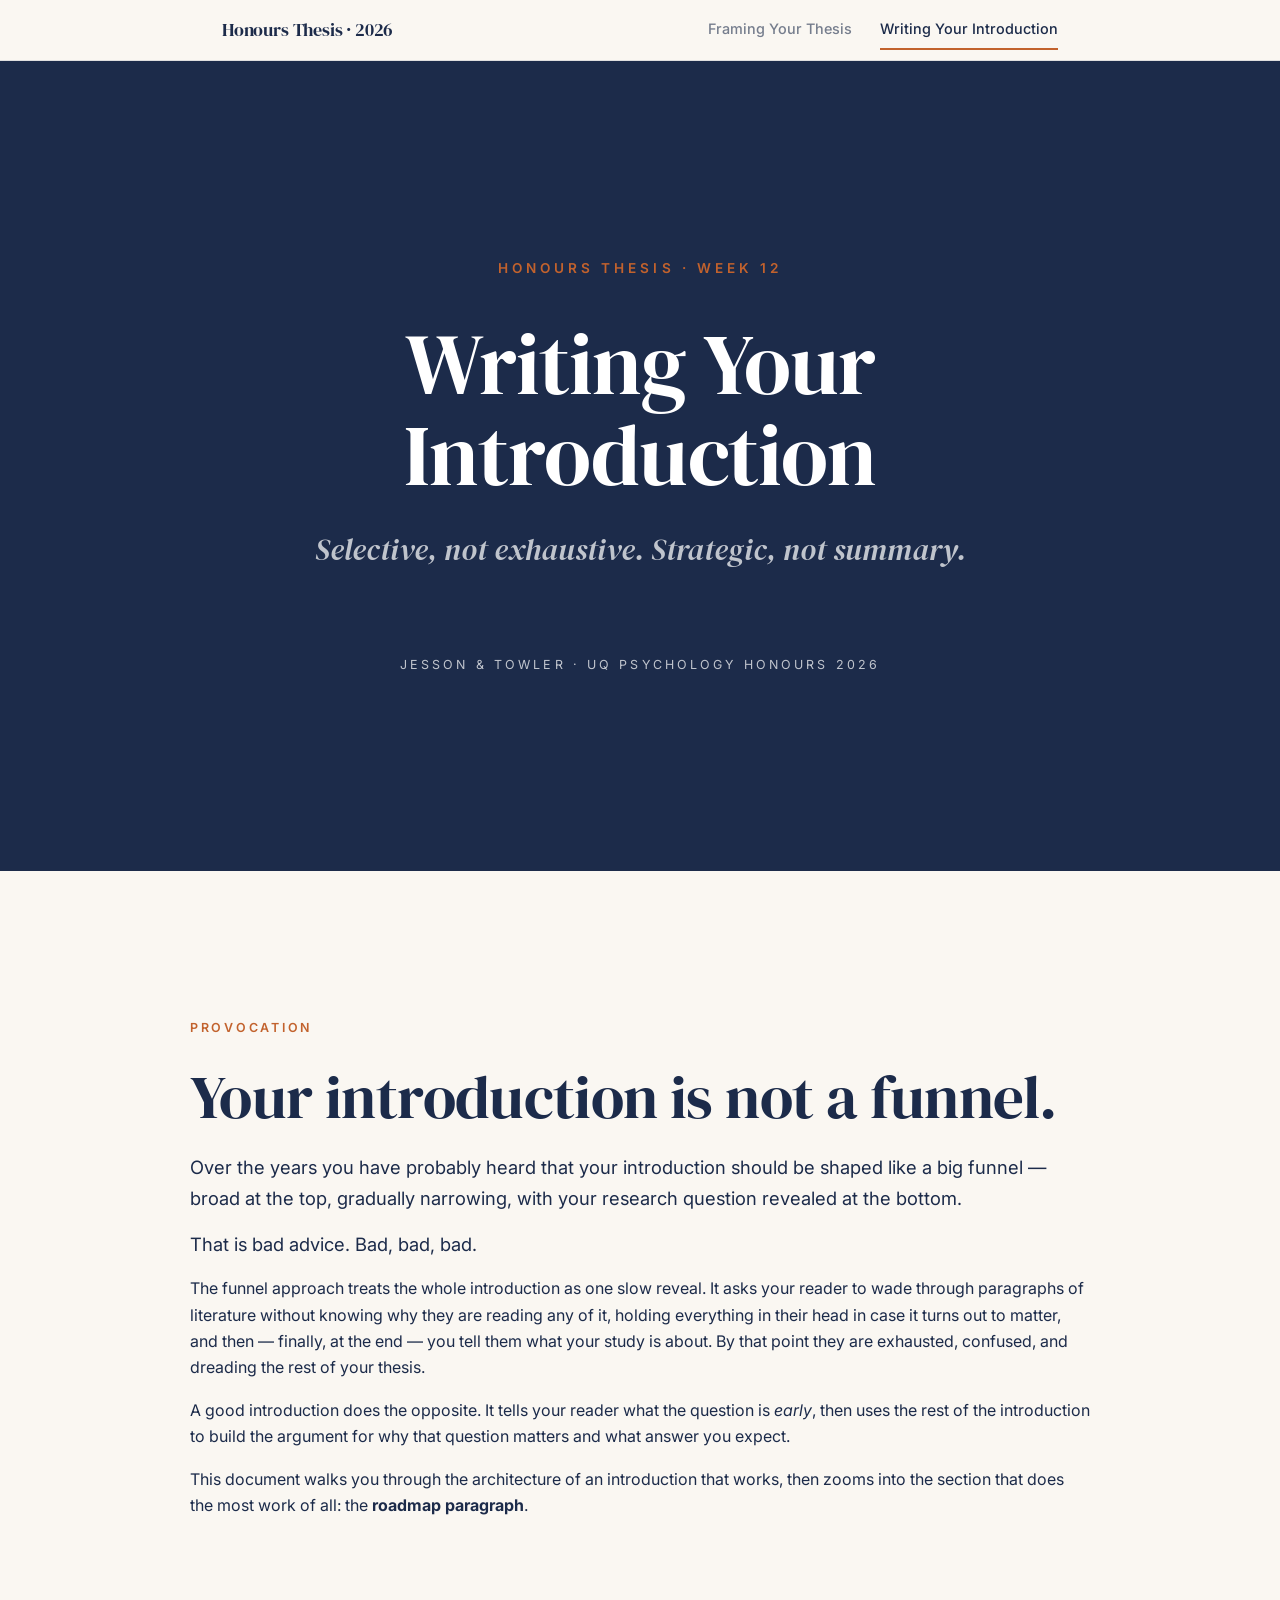
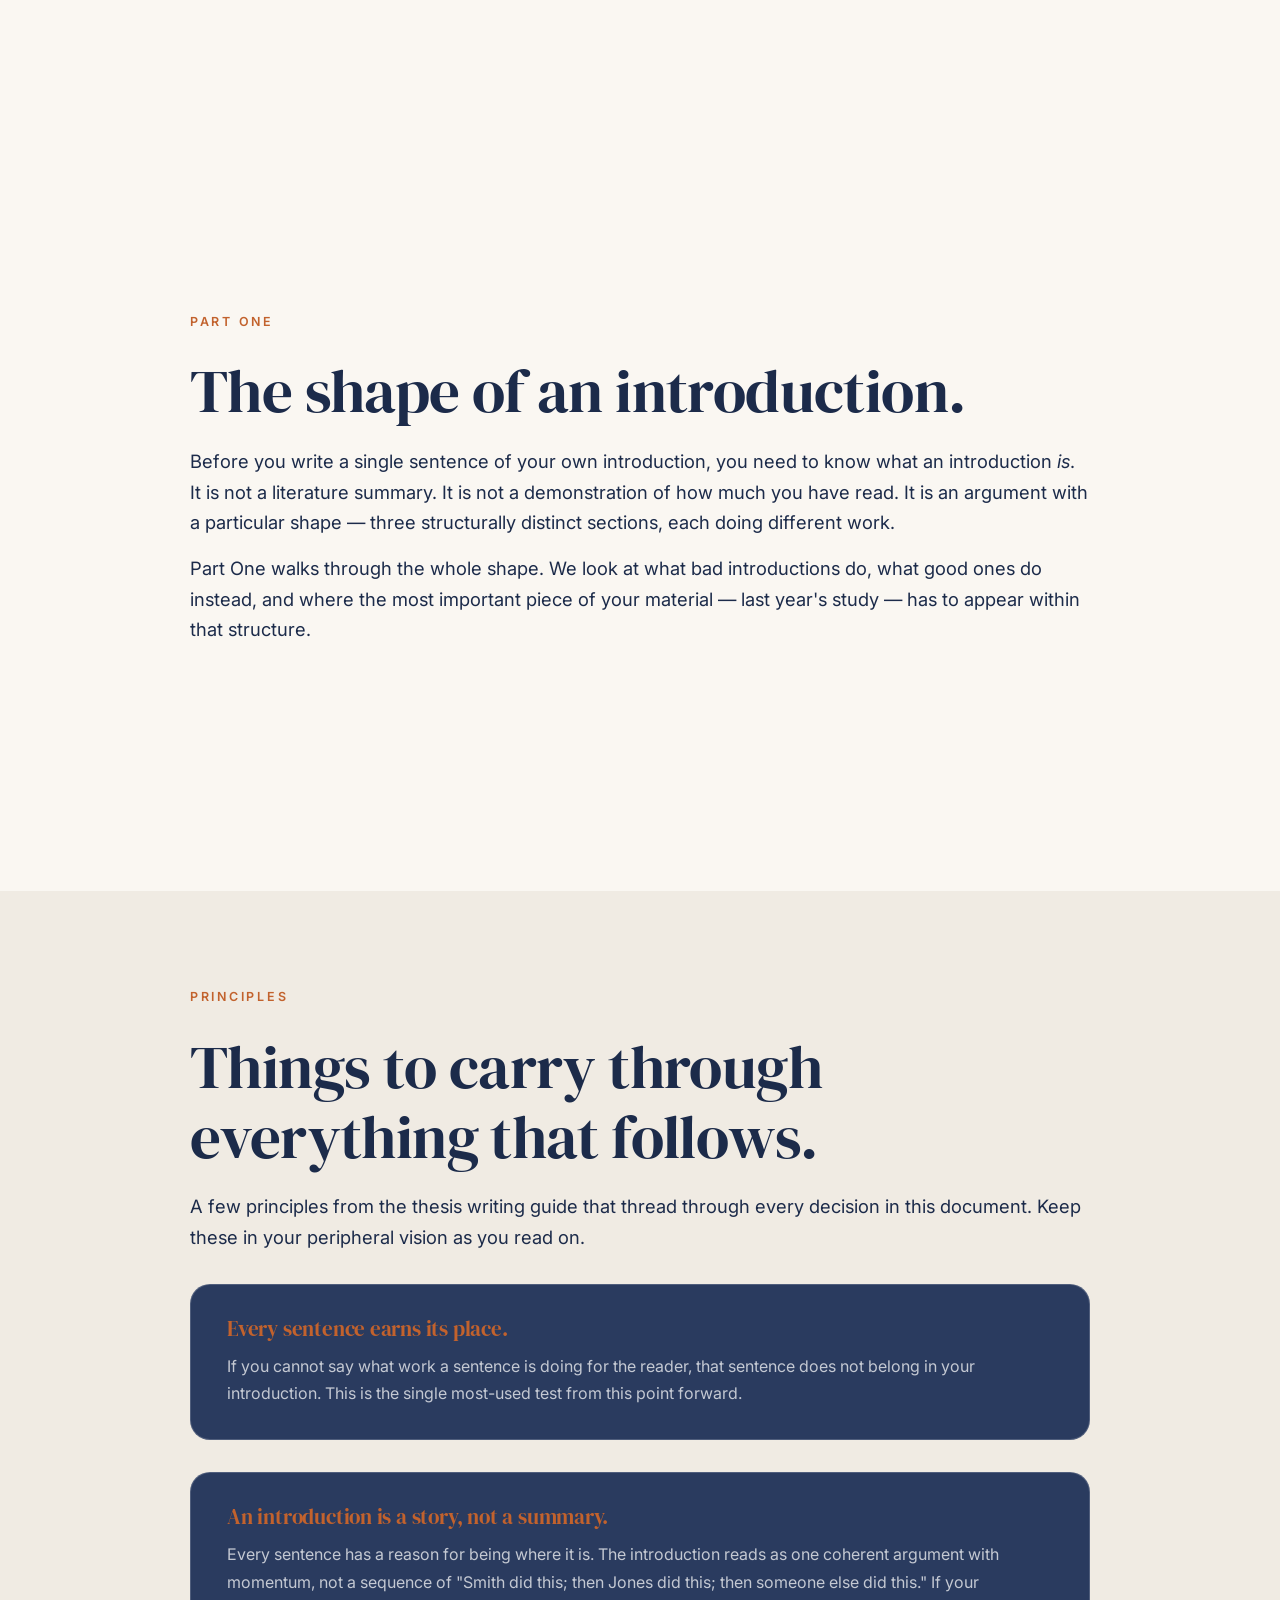
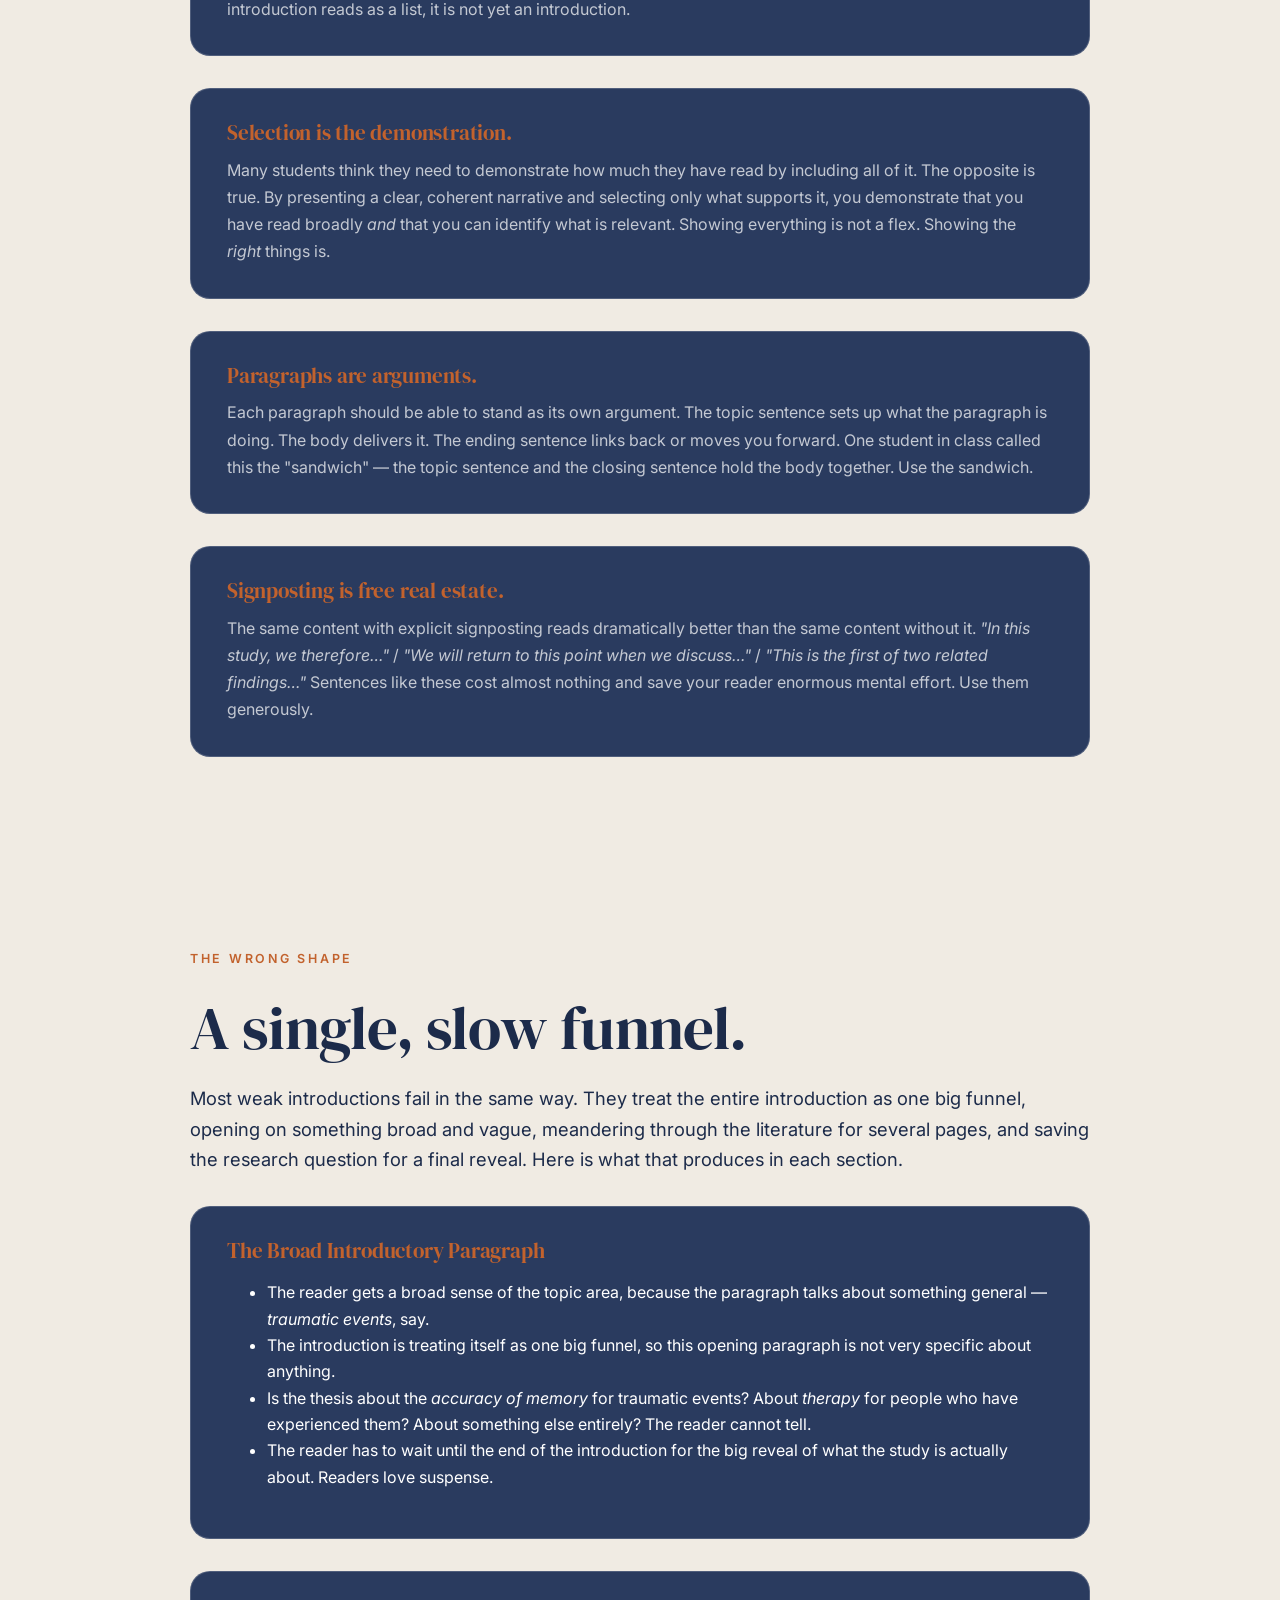
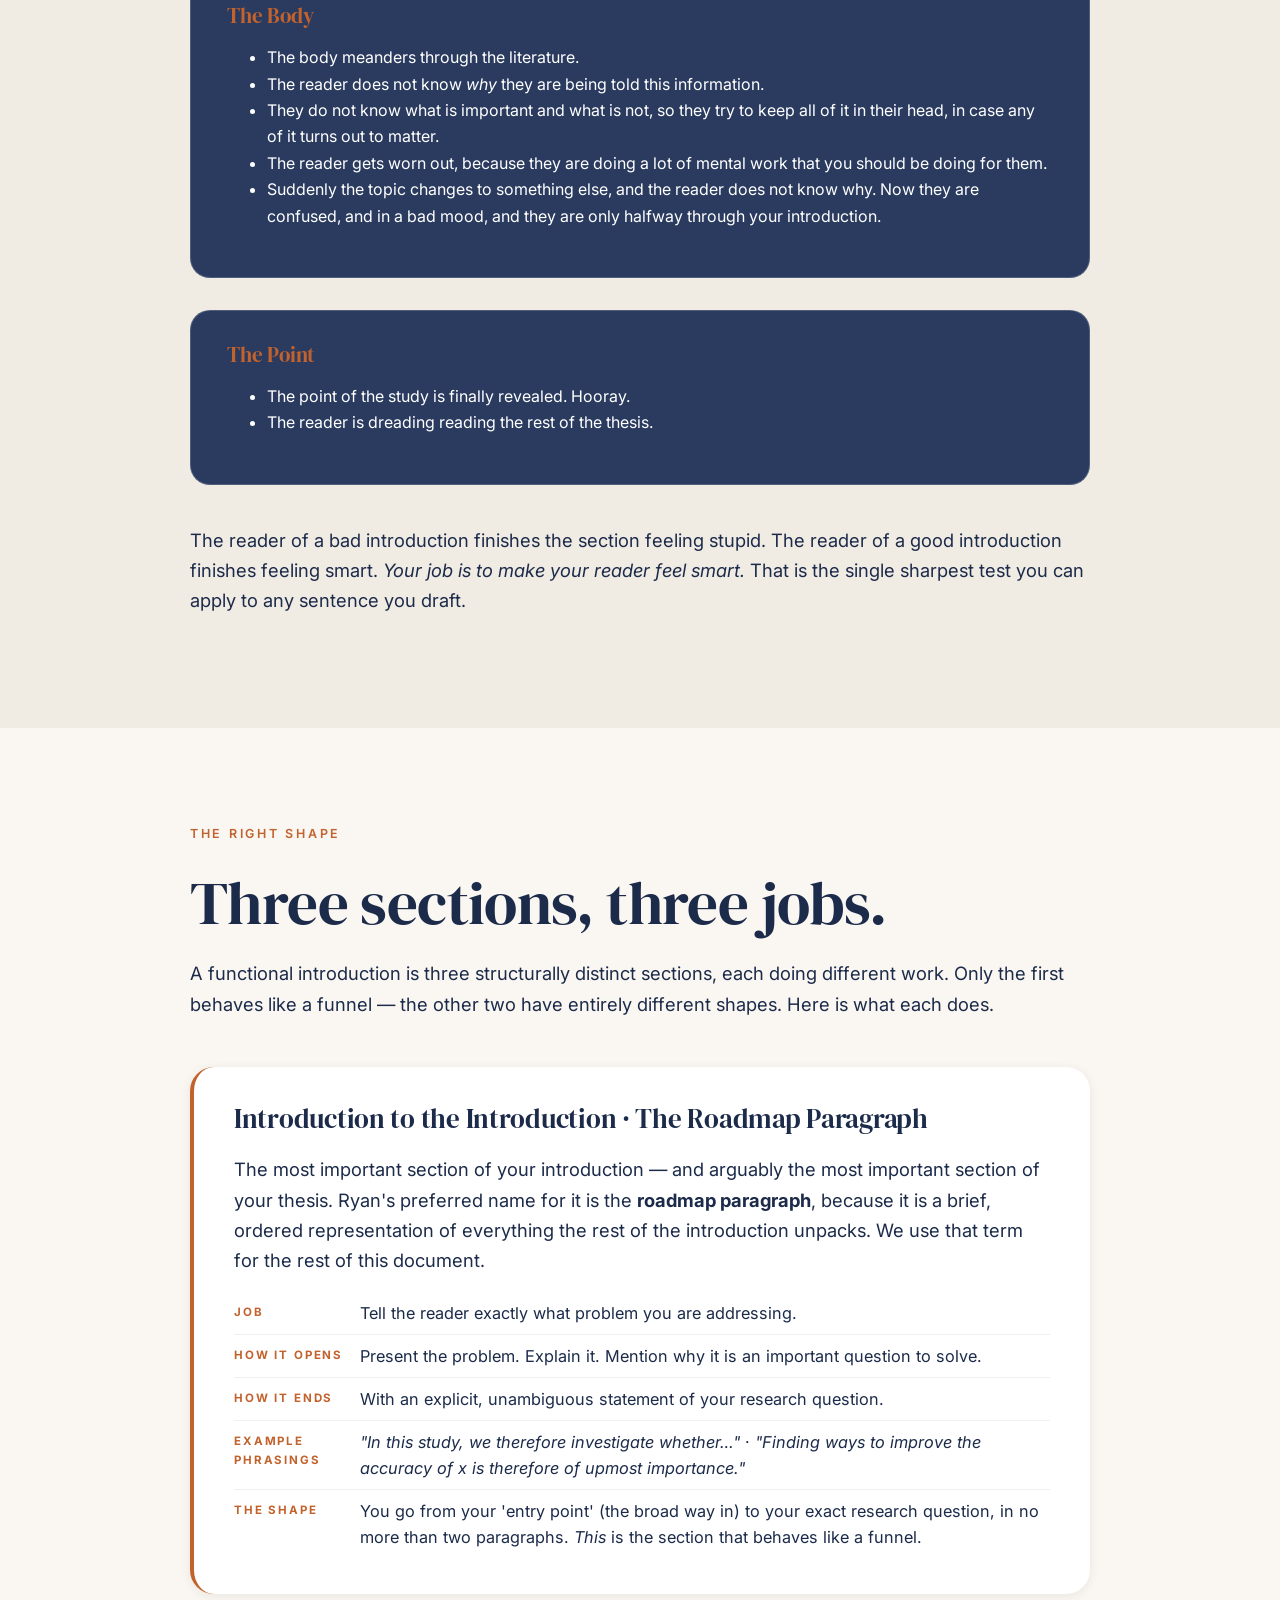
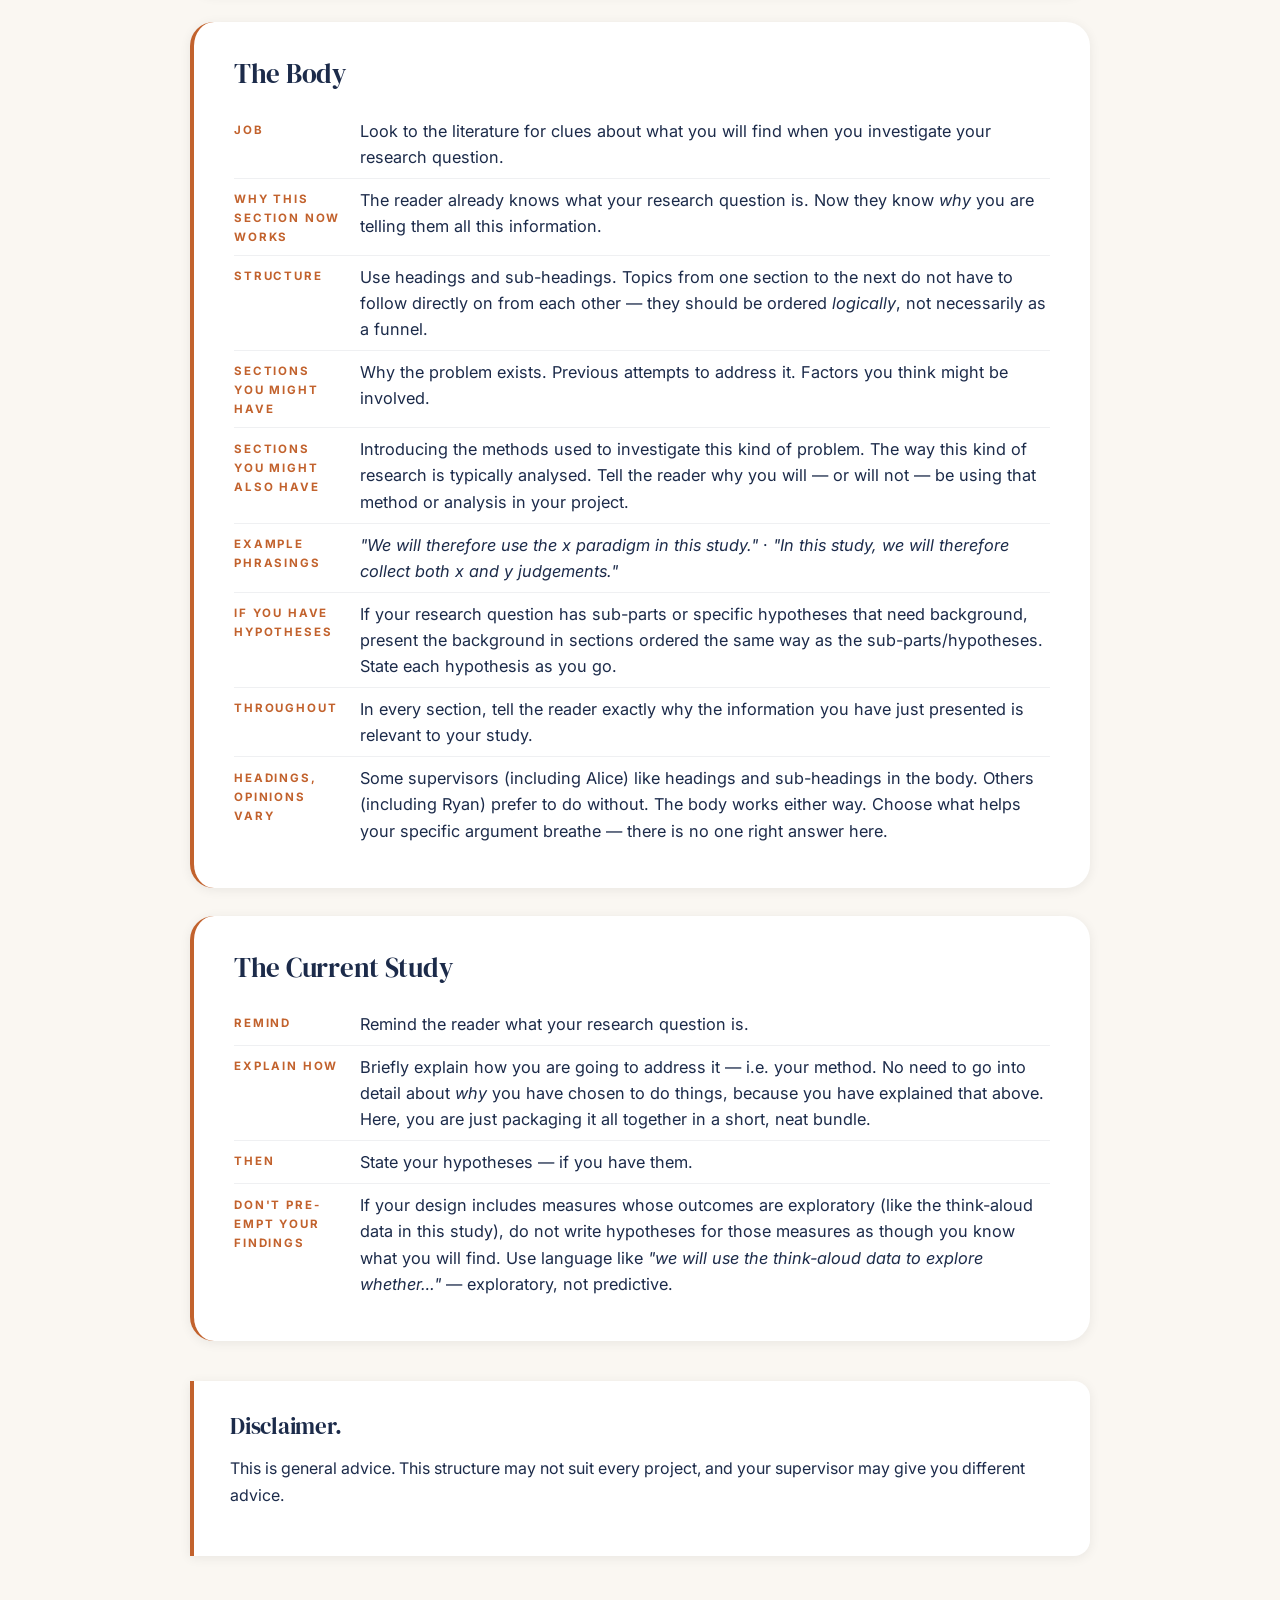
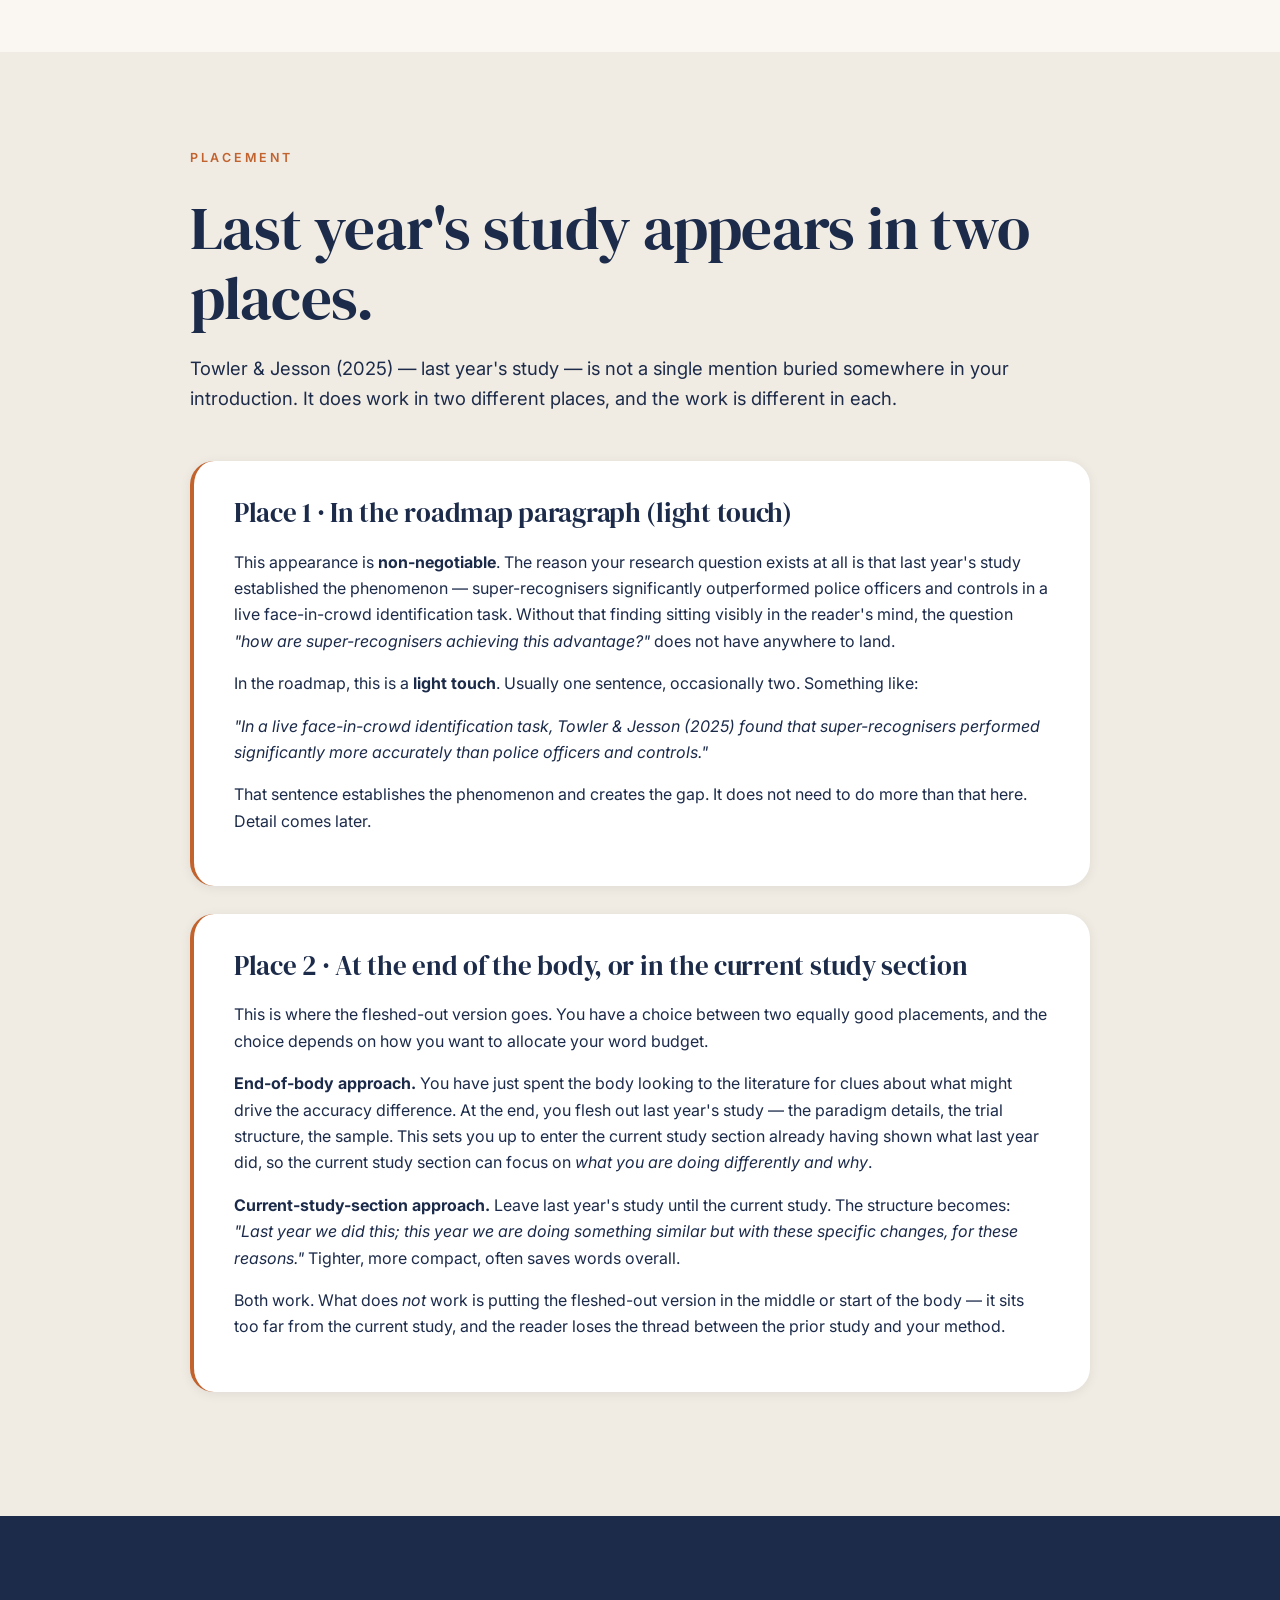
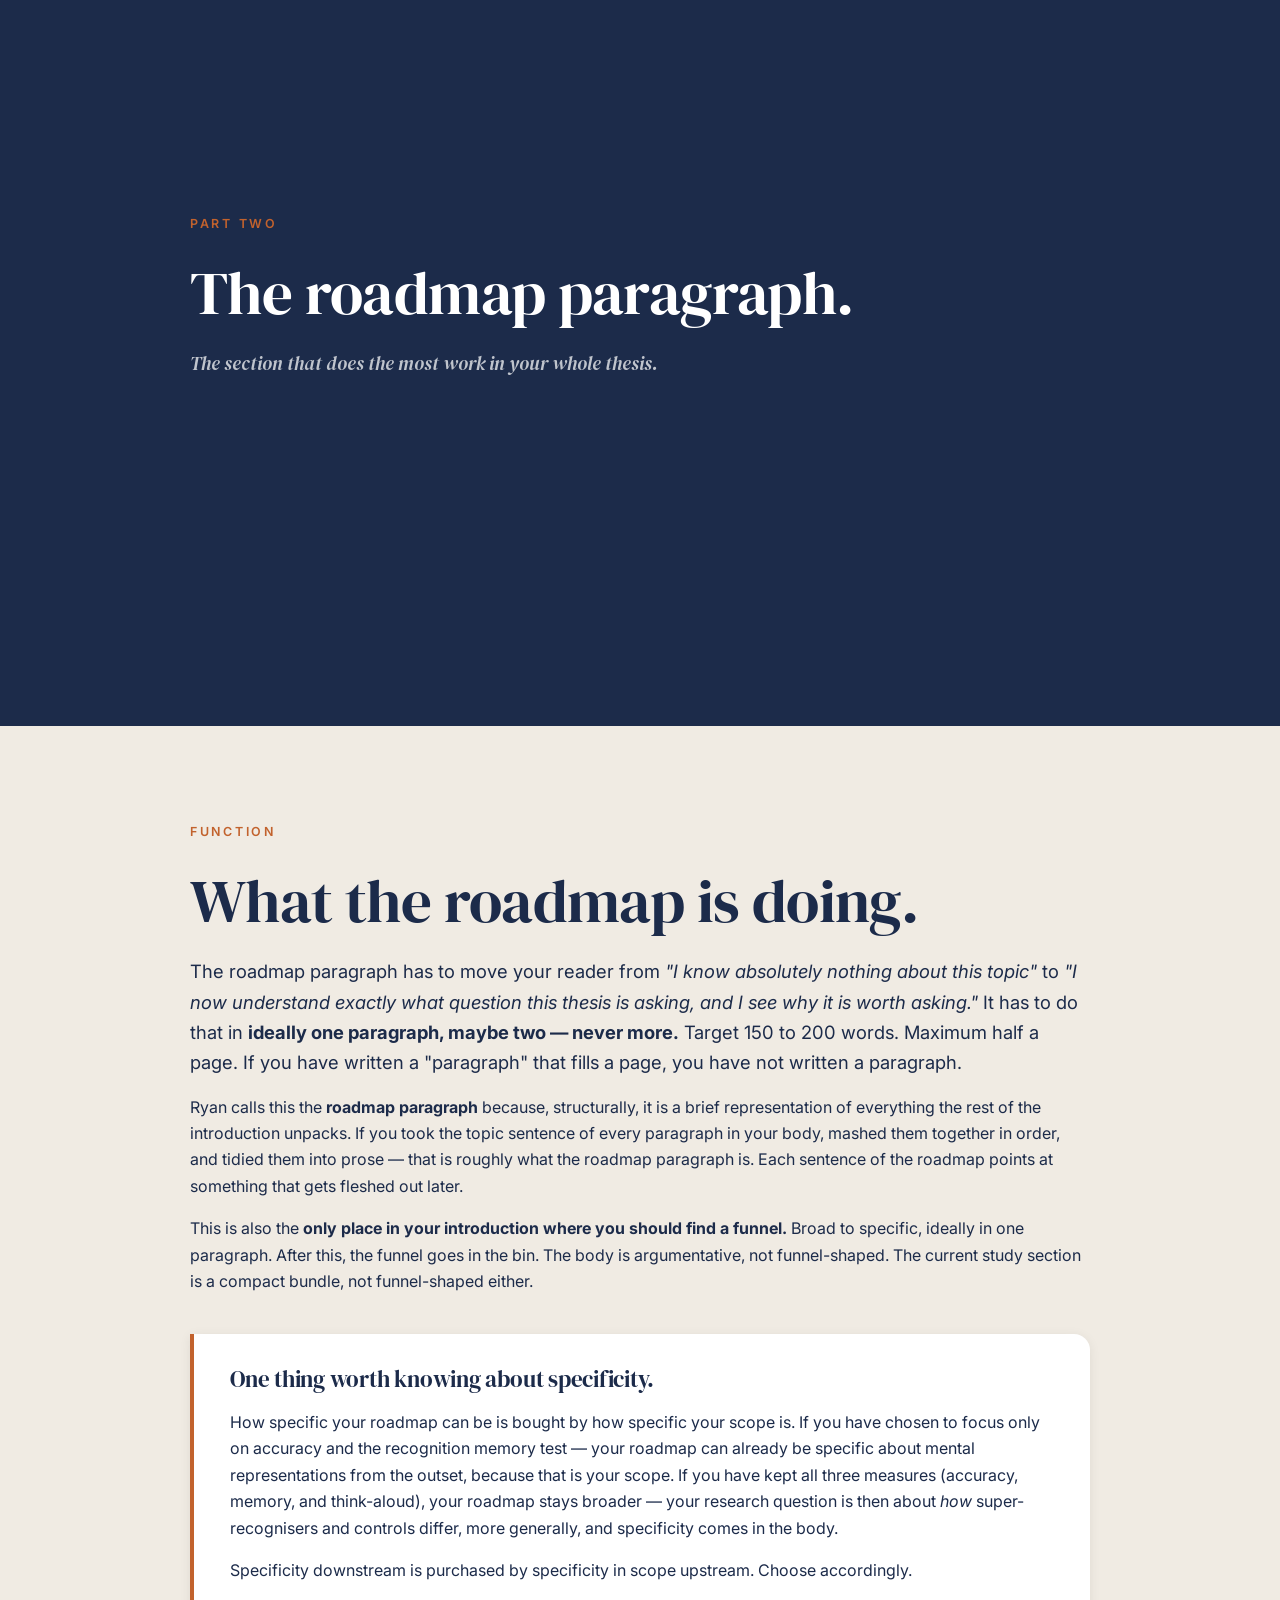
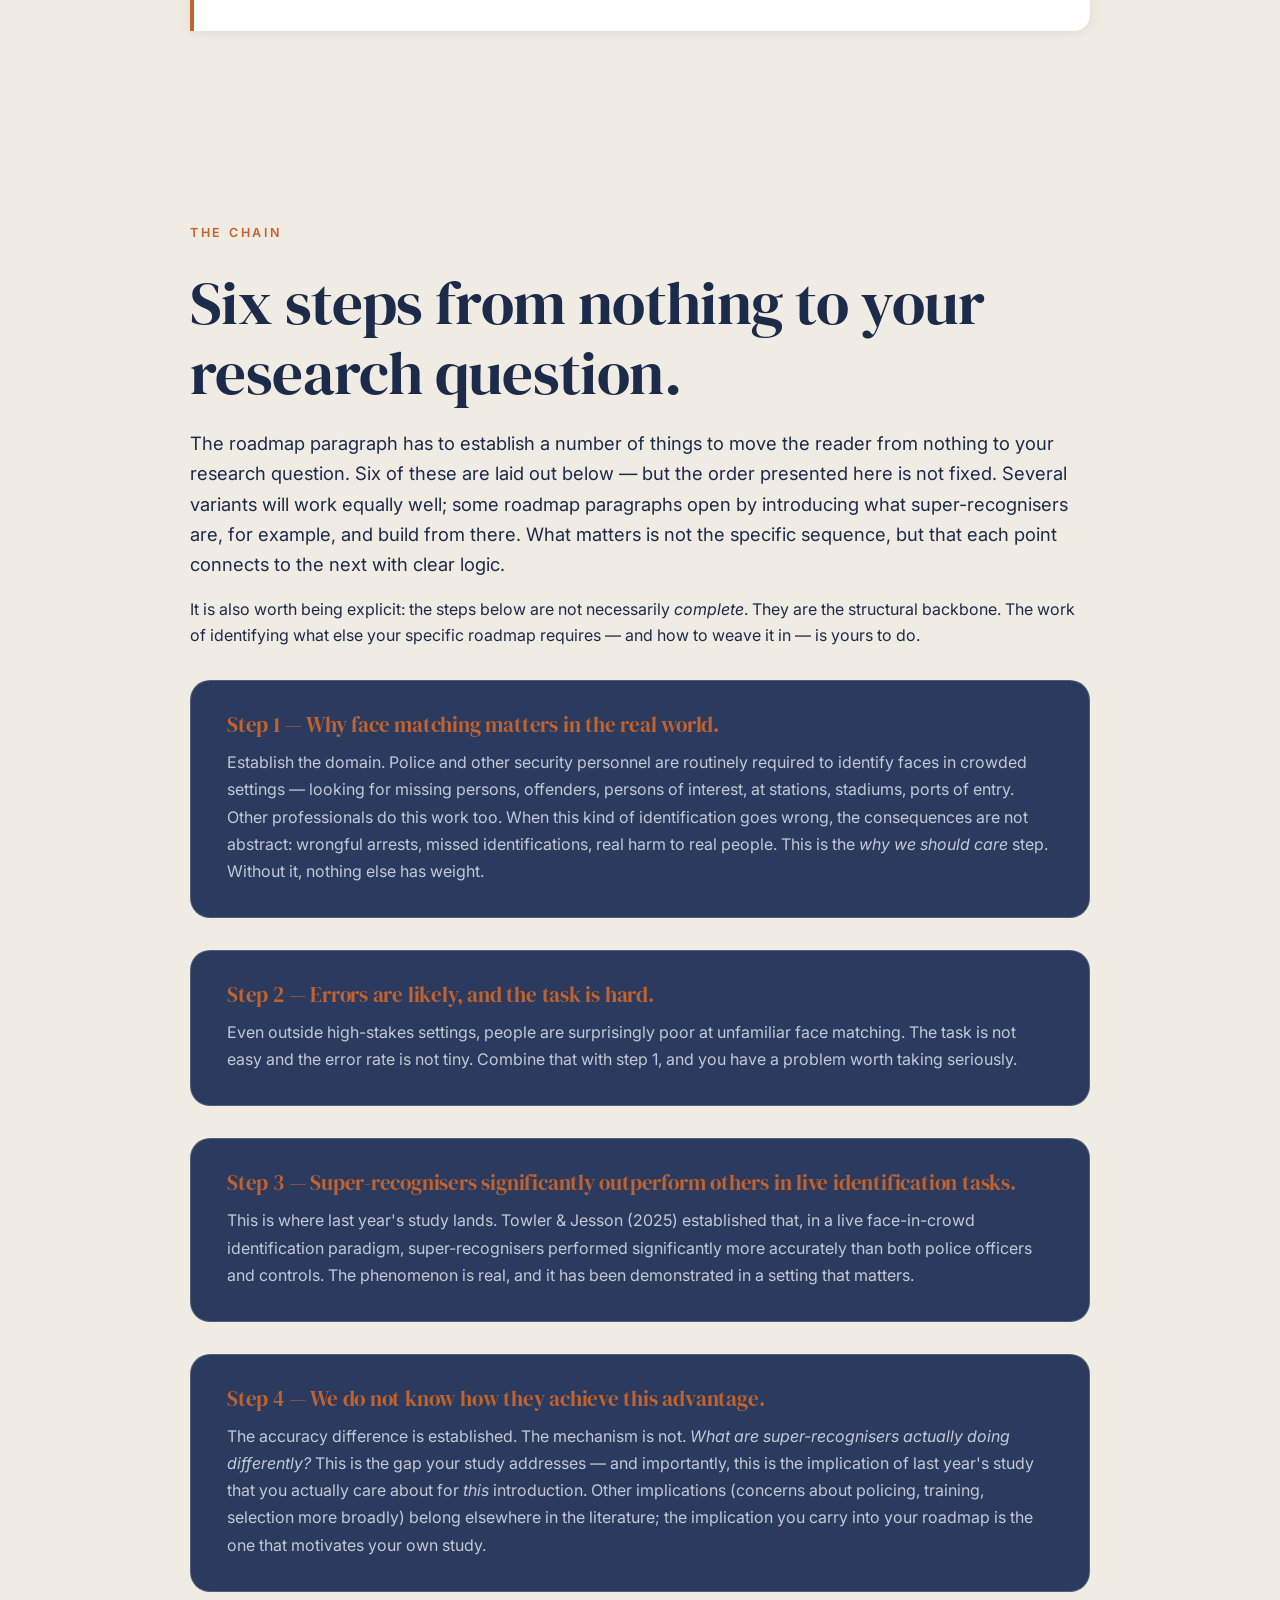
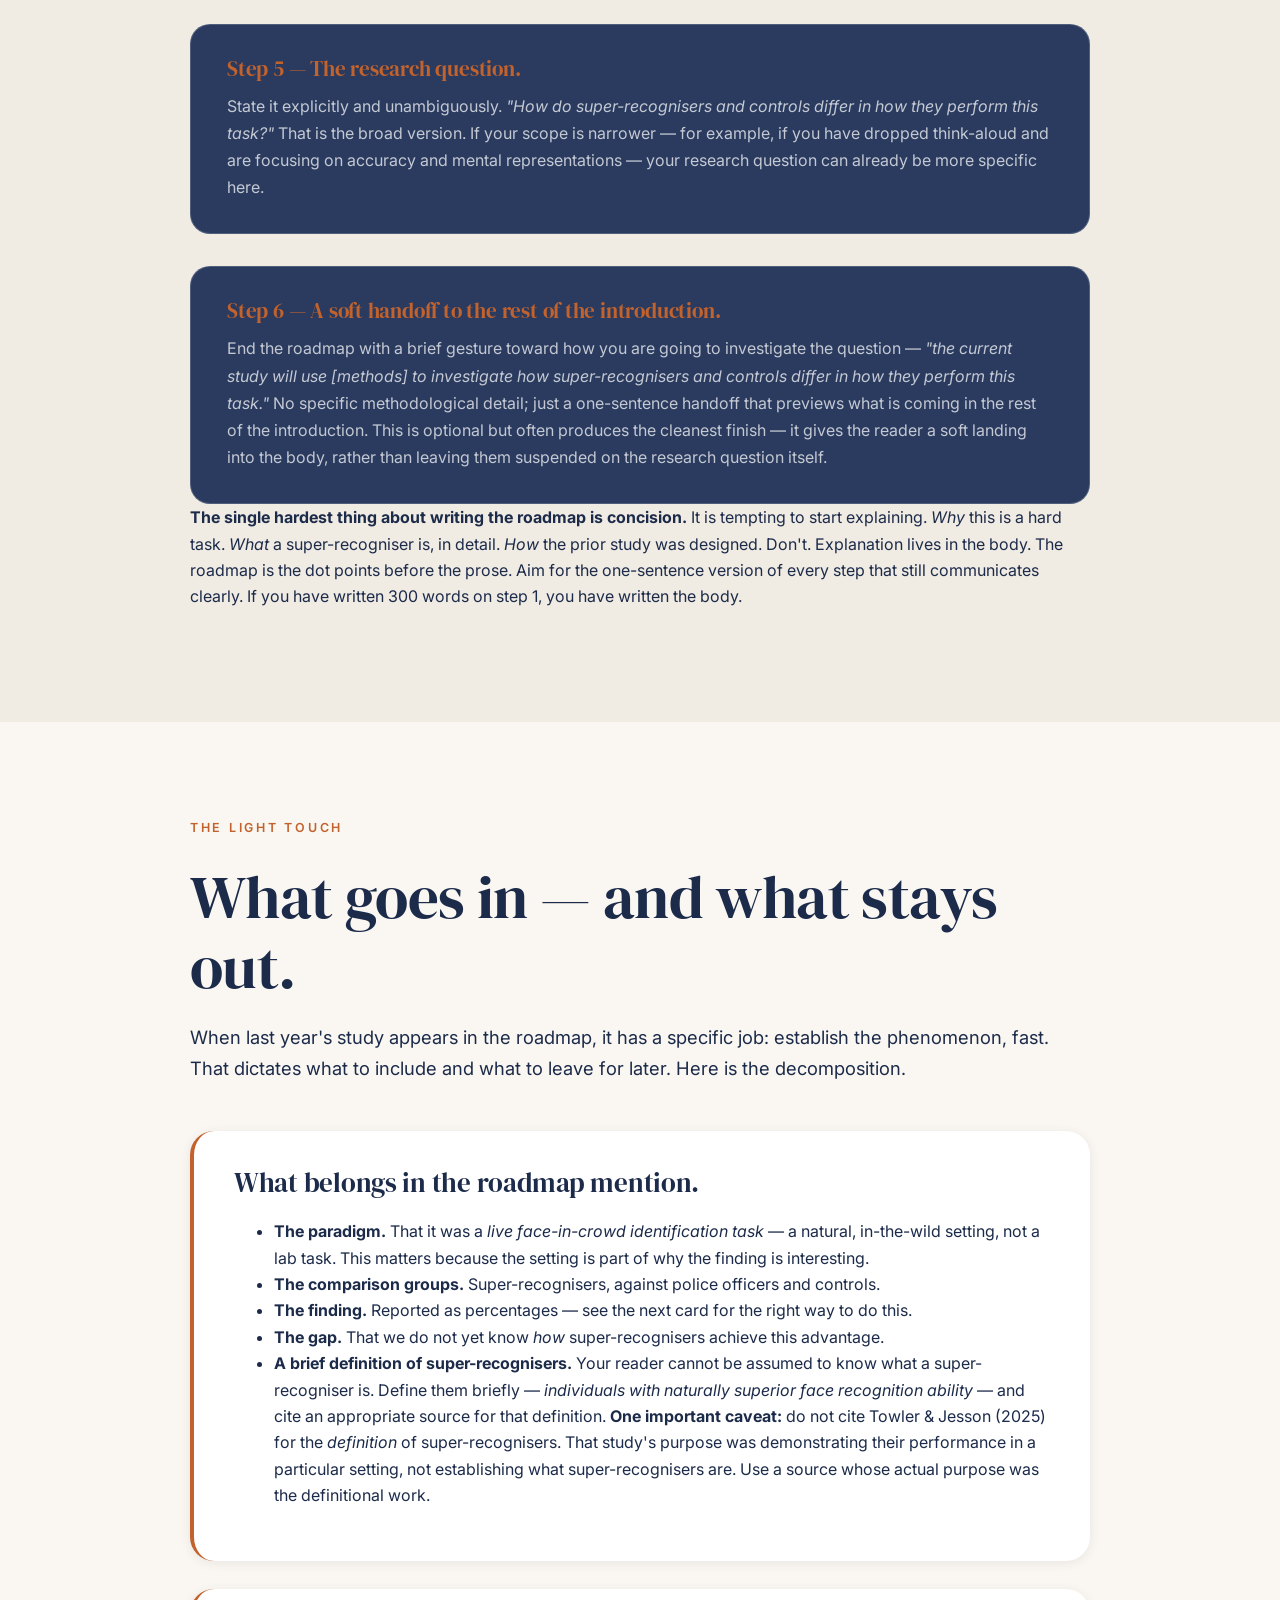
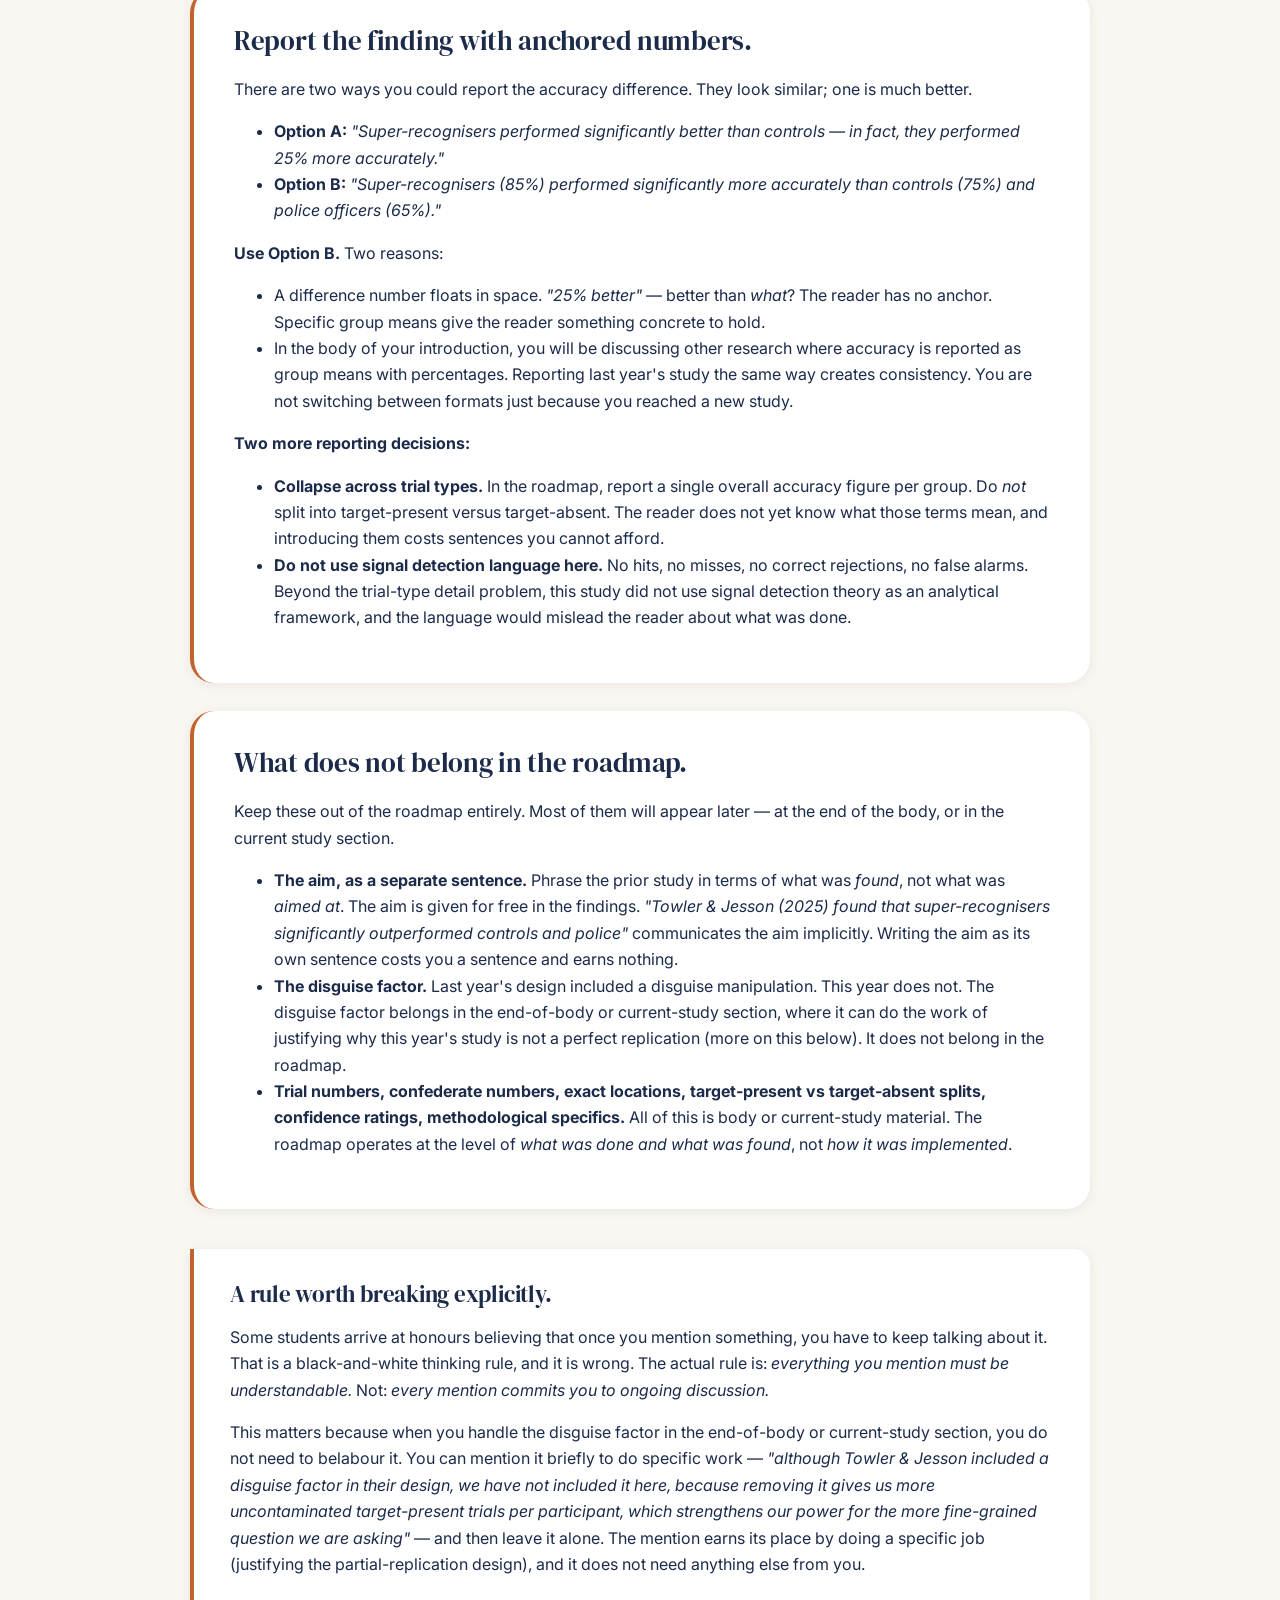
==== commit 25b3cabf: "Reword roadmap-length phrasing in Week 12 Function section Co-Authored-By: Claude Opus 4.7 (1M conte" ====
--- a/week12_class.html
+++ b/week12_class.html
@@ -923,7 +923,7 @@
   <div class="container">
     <span class="section-label">Function</span>
     <h2 class="section-title">What the roadmap is doing.</h2>
-    <p class="lede">The roadmap paragraph has to move your reader from <em>"I know absolutely nothing about this topic"</em> to <em>"I now understand exactly what question this thesis is asking, and I see why it is worth asking."</em> It has to do that in <strong>one paragraph, ideally two — never more.</strong> Target 150 to 200 words. Maximum half a page. If you have written a "paragraph" that fills a page, you have not written a paragraph.</p>
+    <p class="lede">The roadmap paragraph has to move your reader from <em>"I know absolutely nothing about this topic"</em> to <em>"I now understand exactly what question this thesis is asking, and I see why it is worth asking."</em> It has to do that in <strong>ideally one paragraph, maybe two — never more.</strong> Target 150 to 200 words. Maximum half a page. If you have written a "paragraph" that fills a page, you have not written a paragraph.</p>
     <p>Ryan calls this the <strong>roadmap paragraph</strong> because, structurally, it is a brief representation of everything the rest of the introduction unpacks. If you took the topic sentence of every paragraph in your body, mashed them together in order, and tidied them into prose — that is roughly what the roadmap paragraph is. Each sentence of the roadmap points at something that gets fleshed out later.</p>
     <p>This is also the <strong>only place in your introduction where you should find a funnel.</strong> Broad to specific, ideally in one paragraph. After this, the funnel goes in the bin. The body is argumentative, not funnel-shaped. The current study section is a compact bundle, not funnel-shaped either.</p>
 
